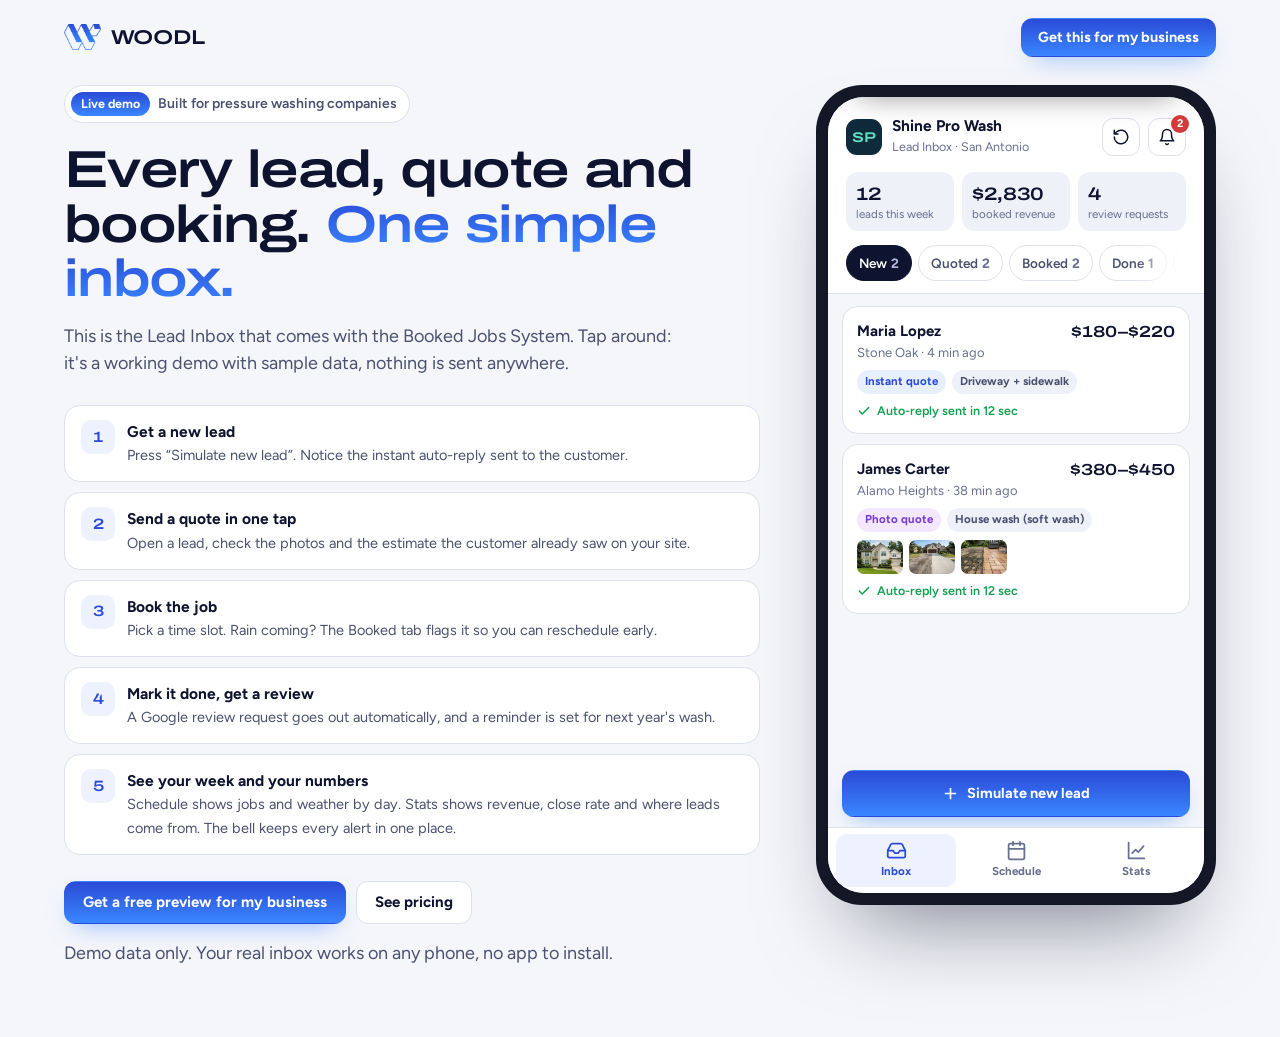
==== demo/index.html @ 83345784 "Add files via upload" ====
<!doctype html>
<html lang="en">
<head>
<meta charset="utf-8">
<meta name="viewport" content="width=device-width, initial-scale=1, viewport-fit=cover">
<title>Lead Inbox demo | Woodl</title>
<meta name="description" content="Try the Lead Inbox: the simple system that keeps every quote request, booking and review request for a pressure washing business in one place.">
<meta name="robots" content="noindex">
<link rel="icon" type="image/png" href="../favicon.png">
<link rel="preload" href="../archivo-600-wide.woff2" as="font" type="font/woff2" crossorigin>
<link rel="preload" href="../figtree.woff2" as="font" type="font/woff2" crossorigin>
<meta property="og:title" content="Lead Inbox demo | Woodl">
<meta property="og:description" content="Every quote request, booking and review request in one place. Try the demo.">
<meta property="og:image" content="https://woodl-site.com/og.png">
<style>
  /* Layout: explainer column + phone app on desktop; the app goes full-screen on phones. Brand blue on light. */
  @font-face{font-family:"Archivo";src:url(../archivo-600-wide.woff2) format("woff2");font-weight:100 900;font-display:swap;}
  @font-face{font-family:"Figtree";src:url(../figtree.woff2) format("woff2");font-weight:300 900;font-display:swap;}
  :root{
    --bg:#F5F6FA; --surface:#fff; --surface-2:#EEF1F8; --tint:#EEF2FF; --line:#DDE1EC;
    --text:#0E1430; --text-2:#4A5270; --text-3:#677090;
    --blue:#2A4BD7; --blue-hi:#3A86FF; --grad:linear-gradient(180deg,#2A4BD7 0%,#3A86FF 100%);
    --green:#12A150; --amber:#C27C0E; --red:#D63B3B;
    --display:"Archivo","Helvetica Neue",Arial,sans-serif; --body:"Figtree",system-ui,sans-serif;
    --ease:cubic-bezier(.22,.61,.36,1);
  }
  *{box-sizing:border-box;}
  html{-webkit-text-size-adjust:100%;}
  body{margin:0;background:var(--bg);color:var(--text);font-family:var(--body);font-size:16px;line-height:1.5;-webkit-font-smoothing:antialiased;}
  button,input,select{font:inherit;color:inherit;}
  button{cursor:pointer;}
  a{color:inherit;}
  :focus-visible{outline:2px solid var(--blue-hi);outline-offset:2px;}
  h1,h2,h3{font-family:var(--display);font-weight:600;letter-spacing:-.03em;line-height:1.05;margin:0;}
  @media (prefers-reduced-motion: reduce){*,*::before,*::after{animation:none !important;transition:none !important;}}

  /* page */
  .top{display:flex;align-items:center;justify-content:space-between;max-width:1200px;margin:0 auto;padding:18px 24px;}
  .logo{display:flex;align-items:center;gap:10px;text-decoration:none;font-family:var(--display);font-size:20px;letter-spacing:-.02em;}
  .logo img{height:26px;width:auto;}
  .top .btn{padding:11px 16px;font-size:14.5px;}
  .btn{display:inline-flex;align-items:center;justify-content:center;gap:8px;border:1.5px solid transparent;border-radius:12px;padding:13px 18px;font-weight:700;font-size:15px;line-height:1;text-decoration:none;white-space:nowrap;transition:transform .35s var(--ease),box-shadow .35s var(--ease),background-color .35s var(--ease),border-color .35s var(--ease),color .35s var(--ease);}
  .btn-main{background:var(--grad);color:#fff;box-shadow:0 10px 26px -12px rgba(58,134,255,.7);}
  .btn-main:hover{transform:translateY(-2px);box-shadow:0 16px 30px -12px rgba(58,134,255,.9);}
  .btn-line{border-color:var(--line);background:#fff;}
  .btn-line:hover{border-color:var(--blue);color:var(--blue);}
  .btn svg{width:17px;height:17px;}
  .top .btn .sm{display:none;}
  .stage > *{min-width:0;}

  .stage{max-width:1200px;margin:0 auto;padding:10px 24px 70px;display:grid;grid-template-columns:1fr 400px;gap:56px;align-items:start;}
  .intro .pill{display:inline-flex;gap:8px;align-items:center;background:#fff;border:1px solid var(--line);border-radius:999px;padding:6px 12px 6px 6px;font-size:14px;font-weight:600;color:var(--text-2);}
  .intro .pill b{background:var(--grad);color:#fff;border-radius:999px;padding:3px 10px;font-size:12.5px;}
  .intro h1{font-size:clamp(34px,4.2vw,52px);margin-top:20px;}
  .intro h1 em{font-style:normal;background:var(--grad);-webkit-background-clip:text;background-clip:text;color:transparent;}
  .intro > p{color:var(--text-2);font-size:18px;max-width:34em;margin:16px 0 0;}
  .tour{list-style:none;padding:0;margin:28px 0 0;display:grid;gap:10px;counter-reset:t;}
  .tour li{counter-increment:t;display:grid;grid-template-columns:34px 1fr;gap:12px;align-items:start;background:#fff;border:1px solid var(--line);border-radius:16px;padding:14px 16px;}
  .tour li::before{content:counter(t);width:34px;height:34px;border-radius:10px;background:var(--tint);color:var(--blue);display:flex;align-items:center;justify-content:center;font-family:var(--display);font-size:15px;}
  .tour b{display:block;font-size:15.5px;}
  .tour span{font-size:14.5px;color:var(--text-2);}
  .intro-cta{display:flex;gap:10px;flex-wrap:wrap;margin-top:26px;}
  .note{font-size:13.5px;color:var(--text-3);margin-top:14px;}

  /* phone */
  .phone{position:sticky;top:16px;width:400px;height:min(820px,calc(100vh - 32px));min-height:600px;border-radius:46px;background:#141826;padding:12px;box-shadow:0 50px 90px -40px rgba(14,20,48,.55);}
  .screen{position:relative;width:100%;height:100%;border-radius:36px;overflow:hidden;background:var(--bg);display:flex;flex-direction:column;}

  /* app */
  .app-h{padding:20px 18px 12px;background:#fff;border-bottom:1px solid var(--line);}
  .app-h .row{display:flex;justify-content:space-between;align-items:center;gap:10px;}
  .biz{display:flex;align-items:center;gap:10px;}
  .biz i{width:36px;height:36px;border-radius:11px;background:#0F2A3A;color:#5FE0C3;display:flex;align-items:center;justify-content:center;font-family:var(--display);font-style:normal;font-size:14px;}
  .biz b{display:block;font-size:15.5px;line-height:1.15;}
  .biz small{font-size:12.5px;color:var(--text-3);}
  .icon-btn{width:38px;height:38px;border-radius:11px;border:1px solid var(--line);background:#fff;display:flex;align-items:center;justify-content:center;position:relative;transition:border-color .3s var(--ease);}
  .icon-btn:hover{border-color:var(--blue);}
  .icon-btn svg{width:18px;height:18px;}
  .icon-btn .dot{position:absolute;top:-4px;right:-4px;min-width:18px;height:18px;border-radius:9px;background:var(--red);color:#fff;font-size:11px;font-weight:700;display:none;align-items:center;justify-content:center;padding:0 4px;}
  .icon-btn .dot.on{display:flex;}
  .kpis{display:grid;grid-template-columns:repeat(3,1fr);gap:8px;margin-top:14px;}
  .kpi{background:var(--surface-2);border-radius:12px;padding:9px 10px;}
  .kpi b{display:block;font-family:var(--display);font-size:18px;letter-spacing:-.02em;}
  .kpi span{font-size:11.5px;color:var(--text-3);line-height:1.2;display:block;}
  .tabs{display:flex;gap:6px;margin-top:14px;overflow-x:auto;scrollbar-width:none;}
  .tabs::-webkit-scrollbar{display:none;}
  .tab{flex:none;border:1px solid var(--line);background:#fff;border-radius:999px;padding:7px 12px;font-size:13.5px;font-weight:600;color:var(--text-2);transition:all .3s var(--ease);}
  .tab b{font-weight:700;margin-left:4px;color:var(--text-3);}
  .tab.on{background:var(--text);border-color:var(--text);color:#fff;}
  .tab.on b{color:#AEB8D8;}

  .list{flex:1;min-height:0;overscroll-behavior:contain;-webkit-overflow-scrolling:touch;overflow-y:auto;padding:12px 14px 90px;display:grid;gap:10px;align-content:start;scrollbar-width:none;}
  .list::-webkit-scrollbar{display:none;}
  .card{background:#fff;border:1px solid var(--line);border-radius:16px;padding:13px 14px;text-align:left;width:100%;display:grid;gap:8px;transition:border-color .3s var(--ease),box-shadow .3s var(--ease),transform .3s var(--ease);}
  .card:hover{border-color:#C9D3F5;box-shadow:0 14px 28px -22px rgba(42,75,215,.6);}
  .card.fresh{animation:fresh 1.6s var(--ease);}
  @keyframes fresh{0%{transform:translateY(-14px);opacity:0;box-shadow:0 0 0 3px rgba(58,134,255,.6);}40%{transform:none;opacity:1;}100%{box-shadow:0 0 0 0 rgba(58,134,255,0);}}
  .c-top{display:flex;justify-content:space-between;gap:8px;align-items:flex-start;}
  .c-name{font-weight:700;font-size:15px;}
  .c-sub{font-size:13px;color:var(--text-3);}
  .c-price{font-family:var(--display);font-size:16px;white-space:nowrap;}
  .tags{display:flex;gap:6px;flex-wrap:wrap;}
  .tag{font-size:11.5px;font-weight:700;padding:3px 8px;border-radius:999px;background:var(--surface-2);color:var(--text-2);}
  .tag.src-quote{background:#E8F0FF;color:var(--blue);}
  .tag.src-photo{background:#F3E8FF;color:#7A3BD0;}
  .tag.src-book{background:#E5F6EC;color:var(--green);}
  .tag.src-call{background:#FFF3DF;color:var(--amber);}
  .tag.warn{background:#FDECEC;color:var(--red);}
  .thumbs{display:flex;gap:6px;}
  .thumbs img{width:46px;height:34px;border-radius:7px;object-fit:cover;display:block;background:#C9D1DA;}
  .sheet .thumbs img{width:76px;height:56px;border-radius:9px;}
  .reply{display:flex;align-items:center;gap:6px;font-size:12.5px;color:var(--green);font-weight:600;}
  .reply svg{width:14px;height:14px;}
  .empty{text-align:center;color:var(--text-3);font-size:14px;padding:40px 10px;}
  .day{font-size:12px;font-weight:700;color:var(--text-3);text-transform:uppercase;letter-spacing:.08em;margin:6px 2px 0;display:flex;align-items:center;gap:8px;}
  .day .wx{font-weight:600;text-transform:none;letter-spacing:0;font-size:12.5px;}

  .fab{position:absolute;left:14px;right:14px;bottom:14px;display:flex;gap:8px;}
  .fab .btn{flex:1;padding:14px;font-size:14.5px;}

  /* views + bottom nav */
  .view{flex:1;min-height:0;overflow-y:auto;overscroll-behavior:contain;scrollbar-width:none;padding:12px 14px 24px;display:none;}
  .view::-webkit-scrollbar{display:none;}
  .view.on{display:block;}
  #list.view.on{display:grid;padding-bottom:80px;}
  .bnav{display:grid;grid-template-columns:repeat(3,1fr);background:#fff;border-top:1px solid var(--line);padding:6px 8px calc(6px + env(safe-area-inset-bottom));flex:none;position:relative;z-index:2;}
  .bnav button{border:0;background:none;display:grid;justify-items:center;gap:2px;padding:6px 0;font-size:11.5px;font-weight:700;color:var(--text-3);border-radius:10px;transition:color .3s var(--ease),background-color .3s var(--ease);}
  .bnav button svg{width:21px;height:21px;}
  .bnav button.on{color:var(--blue);background:var(--tint);}
  .bnav button:hover{color:var(--blue);}
  .fab{bottom:76px !important;}
  .screen:not(.inbox) .fab{display:none;}
  .screen:not(.inbox) .tabs{display:none;}
  .tabs{cursor:grab;-webkit-mask:linear-gradient(90deg,#000 85%,transparent);mask:linear-gradient(90deg,#000 85%,transparent);}
  .tabs.end{-webkit-mask:none;mask:none;}
  .tabs.drag{cursor:grabbing;}
  /* stats */
  .seg{display:inline-flex;background:var(--surface-2);border-radius:10px;padding:3px;gap:2px;margin-bottom:10px;}
  .seg button{border:0;background:none;padding:6px 12px;border-radius:8px;font-size:12.5px;font-weight:700;color:var(--text-3);transition:all .3s var(--ease);}
  .seg button.on{background:#fff;color:var(--text);box-shadow:0 2px 6px -2px rgba(14,20,48,.2);}
  .sgrid{display:grid;grid-template-columns:1fr 1fr;gap:8px;}
  .scard{background:#fff;border:1px solid var(--line);border-radius:16px;padding:12px 13px;}
  .scard.full{grid-column:1 / -1;}
  .scard small{display:block;font-size:12px;color:var(--text-3);font-weight:600;}
  .scard b.big{display:block;font-family:var(--display);font-size:22px;letter-spacing:-.02em;margin-top:2px;}
  .delta{font-size:11.5px;font-weight:700;color:var(--green);}
  .delta.dn{color:var(--red);}
  .sh{display:flex;justify-content:space-between;align-items:baseline;margin-bottom:10px;}
  .sh b{font-size:14px;}
  .sh span{font-size:12px;color:var(--text-3);}
  .bars{display:grid;grid-template-columns:repeat(7,1fr);gap:6px;height:120px;}
  .bars div{display:flex;flex-direction:column;justify-content:flex-end;align-items:center;gap:4px;height:100%;}
  .bars em{font-style:normal;font-size:10px;font-weight:700;color:var(--text-2);}
  .bars i{width:100%;border-radius:6px 6px 3px 3px;background:var(--grad);display:block;transform-origin:bottom;animation:grow .7s var(--ease) both;}
  .bars i.lo{background:#C9D6FB;}
  .bars span{font-size:10.5px;color:var(--text-3);font-weight:600;}
  @keyframes grow{from{transform:scaleY(0)}}
  .hb{display:grid;gap:9px;}
  .hb .r{display:grid;grid-template-columns:96px 1fr 38px;gap:8px;align-items:center;font-size:12.5px;}
  .hb .r span:first-child{color:var(--text-2);font-weight:600;}
  .hb .t{height:9px;border-radius:5px;background:var(--surface-2);overflow:hidden;}
  .hb .t i{display:block;height:100%;border-radius:5px;background:var(--blue-hi);animation:wgrow .8s var(--ease) both;transform-origin:left;}
  @keyframes wgrow{from{transform:scaleX(0)}}
  .hb .r b{text-align:right;font-size:12.5px;}
  .stars{color:#F5A524;letter-spacing:1px;font-size:13px;}
  /* schedule */
  .wk{display:grid;grid-template-columns:repeat(7,1fr);gap:4px;margin-bottom:12px;}
  .wk button{border:1px solid var(--line);background:#fff;border-radius:12px;padding:7px 0;display:grid;justify-items:center;gap:1px;font-size:11px;color:var(--text-3);font-weight:600;transition:all .3s var(--ease);position:relative;}
  .wk button b{font-size:15px;color:var(--text);font-family:var(--display);}
  .wk button.on{background:var(--text);border-color:var(--text);color:#AEB8D8;}
  .wk button.on b{color:#fff;}
  .wk button .jd{position:absolute;bottom:3px;width:5px;height:5px;border-radius:50%;background:var(--blue-hi);}
  .wk button.rain .jd{background:var(--red);}
  .wx-bar{display:flex;justify-content:space-between;align-items:center;background:#fff;border:1px solid var(--line);border-radius:14px;padding:10px 12px;margin-bottom:10px;font-size:13px;}
  .wx-bar b{font-size:14px;}
  .job{display:grid;grid-template-columns:54px 1fr;gap:10px;background:#fff;border:1px solid var(--line);border-radius:14px;padding:11px 12px;margin-bottom:8px;text-align:left;width:100%;transition:border-color .3s var(--ease);}
  .job:hover{border-color:#C9D3F5;}
  .job time{font-size:12px;font-weight:700;color:var(--blue);line-height:1.25;}
  .job b{display:block;font-size:14px;}
  .job span{font-size:12.5px;color:var(--text-3);}
  /* notifications */
  .np{position:absolute;z-index:6;top:62px;right:12px;left:12px;background:#fff;border:1px solid var(--line);border-radius:18px;box-shadow:0 30px 60px -24px rgba(14,20,48,.45);max-height:70%;display:flex;flex-direction:column;opacity:0;visibility:hidden;transform:translateY(-8px) scale(.98);transform-origin:top right;transition:opacity .25s var(--ease),transform .25s var(--ease),visibility .25s;}
  .np.open{opacity:1;visibility:visible;transform:none;}
  .np-h{display:flex;justify-content:space-between;align-items:center;padding:12px 14px;border-bottom:1px solid var(--line);}
  .np-h b{font-size:15px;}
  .np-h button{border:0;background:none;color:var(--blue);font-weight:700;font-size:12.5px;}
  .np-l{overflow-y:auto;padding:6px;scrollbar-width:none;}
  .ni{display:grid;grid-template-columns:32px 1fr auto;gap:10px;align-items:start;padding:10px;border-radius:12px;width:100%;border:0;background:none;text-align:left;transition:background-color .3s var(--ease);}
  .ni:hover{background:var(--surface-2);}
  .ni.unread{background:var(--tint);}
  .ni i{width:32px;height:32px;border-radius:9px;display:flex;align-items:center;justify-content:center;font-style:normal;font-size:15px;background:var(--surface-2);}
  .ni b{display:block;font-size:13.5px;line-height:1.3;}
  .ni span{font-size:12.5px;color:var(--text-2);line-height:1.35;display:block;}
  .ni small{font-size:11px;color:var(--text-3);white-space:nowrap;}

  /* sheet */
  .sheet-bg{position:absolute;z-index:3;inset:0;background:rgba(14,20,48,.38);opacity:0;visibility:hidden;transition:opacity .3s var(--ease),visibility .3s;}
  .sheet{position:absolute;z-index:4;left:0;right:0;bottom:0;max-height:88%;overflow-y:auto;overscroll-behavior:contain;background:#fff;border-radius:24px 24px 0 0;padding:10px 18px 22px;transform:translateY(100%);transition:transform .45s var(--ease);}
  .open .sheet-bg{opacity:1;visibility:visible;}
  .open .sheet{transform:none;}
  .sh-x{position:absolute;top:12px;right:12px;width:34px;height:34px;border-radius:10px;border:1px solid var(--line);background:#fff;display:flex;align-items:center;justify-content:center;transition:border-color .3s var(--ease);}
  .sh-x:hover{border-color:var(--blue);}
  .sheet .c-top{padding-right:44px;}
  .grab{width:44px;height:5px;border-radius:3px;background:var(--line);margin:0 auto 12px;}
  .sheet h3{font-size:22px;}
  .kv{display:grid;grid-template-columns:96px 1fr;gap:6px 10px;margin-top:14px;font-size:14px;}
  .kv dt{color:var(--text-3);}
  .kv dd{margin:0;font-weight:600;}
  .msg{margin-top:14px;background:var(--surface-2);border-radius:14px;padding:12px 14px;font-size:13.5px;color:var(--text-2);}
  .msg b{display:block;color:var(--text);font-size:12.5px;margin-bottom:4px;}
  .acts{display:grid;grid-template-columns:1fr 1fr;gap:8px;margin-top:16px;}
  .acts .btn{padding:13px 10px;font-size:14px;}
  .acts .wide{grid-column:1 / -1;}
  .slots{display:flex;gap:6px;flex-wrap:wrap;margin-top:10px;}
  .slot{border:1.5px solid var(--line);background:#fff;border-radius:10px;padding:8px 10px;font-size:13px;font-weight:600;transition:all .3s var(--ease);}
  .slot.on{border-color:var(--blue);background:var(--tint);color:var(--blue);}
  .flow{display:flex;gap:4px;margin-top:14px;}
  .flow i{flex:1;height:5px;border-radius:3px;background:var(--line);transition:background .4s var(--ease);}
  .flow i.on{background:var(--blue-hi);}
  .flow-l{display:flex;justify-content:space-between;font-size:11px;color:var(--text-3);margin-top:5px;}

  /* toast + notification */
  .toast{position:absolute;left:14px;right:14px;top:14px;z-index:5;background:var(--text);color:#fff;border-radius:14px;padding:12px 14px;font-size:13.5px;display:flex;gap:10px;align-items:center;transform:translateY(-140%);transition:transform .45s var(--ease);box-shadow:0 18px 30px -16px rgba(0,0,0,.6);}
  .toast.show{transform:none;}
  .toast i{width:28px;height:28px;border-radius:8px;background:var(--grad);display:flex;align-items:center;justify-content:center;flex:none;}
  .toast i svg{width:15px;height:15px;color:#fff;}
  .toast b{display:block;font-size:13px;}

  .banner{margin:4px 0 0;background:var(--grad);color:#fff;border-radius:16px;padding:14px;display:grid;gap:8px;}
  .banner b{font-size:15px;}
  .banner span{font-size:13px;opacity:.9;}
  .banner a{justify-self:start;background:#fff;color:var(--blue);border-radius:10px;padding:9px 12px;font-weight:700;font-size:13.5px;text-decoration:none;}

  @media (max-width:980px){
    .stage{grid-template-columns:1fr;gap:28px;}
    .phone{position:relative;top:0;margin:0 auto;}
  }
  @media (max-width:520px){
    .top{padding:14px 16px;}
    .top .btn .lg{display:none;}
    .top .btn .sm{display:inline;}
    .stage{padding:4px 0 0;gap:18px;}
    .intro{padding:0 16px;}
    .intro h1{font-size:28px;margin-top:14px;}
    .intro > p{font-size:15.5px;margin-top:10px;}
    .tour{display:none;}
    .intro-cta{display:none;}
    .note{display:none;}
    .phone{width:100%;height:100dvh;min-height:560px;position:sticky;top:0;border-radius:0;padding:0;background:none;box-shadow:none;}
    .screen{border-radius:22px 22px 0 0;border-top:1px solid var(--line);}
  }
</style>
</head>
<body>
<svg width="0" height="0" style="position:absolute" aria-hidden="true">
  <symbol id="i-bell" viewBox="0 0 24 24"><path fill="none" stroke="currentColor" stroke-width="2" stroke-linecap="round" stroke-linejoin="round" d="M6 8a6 6 0 1 1 12 0c0 7 3 9 3 9H3s3-2 3-9M10.3 21a1.9 1.9 0 0 0 3.4 0"/></symbol>
  <symbol id="i-reset" viewBox="0 0 24 24"><path fill="none" stroke="currentColor" stroke-width="2" stroke-linecap="round" stroke-linejoin="round" d="M3 12a9 9 0 1 0 3-6.7L3 8M3 3v5h5"/></symbol>
  <symbol id="i-check" viewBox="0 0 24 24"><path fill="none" stroke="currentColor" stroke-width="2.6" stroke-linecap="round" stroke-linejoin="round" d="M20 6 9 17l-5-5"/></symbol>
  <symbol id="i-phone" viewBox="0 0 24 24"><path fill="none" stroke="currentColor" stroke-width="2" stroke-linecap="round" stroke-linejoin="round" d="M22 16.9v3a2 2 0 0 1-2.2 2 19.8 19.8 0 0 1-8.6-3.1 19.5 19.5 0 0 1-6-6A19.8 19.8 0 0 1 2.1 4.2 2 2 0 0 1 4.1 2h3a2 2 0 0 1 2 1.7c.1.9.4 1.8.7 2.7a2 2 0 0 1-.5 2.1L8 9.8a16 16 0 0 0 6 6l1.3-1.3a2 2 0 0 1 2.1-.4c.9.3 1.8.6 2.7.7a2 2 0 0 1 1.7 2z"/></symbol>
  <symbol id="i-msg" viewBox="0 0 24 24"><path fill="none" stroke="currentColor" stroke-width="2" stroke-linecap="round" stroke-linejoin="round" d="M21 11.5a8.4 8.4 0 0 1-12.4 7.4L3 21l2-5.5A8.4 8.4 0 1 1 21 11.5z"/></symbol>
  <symbol id="i-plus" viewBox="0 0 24 24"><path fill="none" stroke="currentColor" stroke-width="2.4" stroke-linecap="round" d="M12 5v14M5 12h14"/></symbol>
  <symbol id="i-star" viewBox="0 0 24 24"><path fill="currentColor" d="M12 2.5l2.9 6.2 6.6.7-5 4.5 1.4 6.6L12 17.2l-5.9 3.3 1.4-6.6-5-4.5 6.6-.7z"/></symbol>
</svg>

<header class="top">
  <a class="logo" href="../"><img src="../logo.png" alt="" width="227" height="160">WOODL</a>
  <a class="btn btn-main" href="../?ref=demo#contact"><span class="lg">Get this for my business</span><span class="sm">Get yours</span></a>
</header>

<main class="stage">
  <section class="intro">
    <span class="pill"><b>Live demo</b>Built for pressure washing companies</span>
    <h1>Every lead, quote and booking. <em>One simple inbox.</em></h1>
    <p>This is the Lead Inbox that comes with the Booked Jobs System. Tap around: it's a working demo with sample data, nothing is sent anywhere.</p>
    <ol class="tour">
      <li><div><b>Get a new lead</b><span>Press “Simulate new lead”. Notice the instant auto-reply sent to the customer.</span></div></li>
      <li><div><b>Send a quote in one tap</b><span>Open a lead, check the photos and the estimate the customer already saw on your site.</span></div></li>
      <li><div><b>Book the job</b><span>Pick a time slot. Rain coming? The Booked tab flags it so you can reschedule early.</span></div></li>
      <li><div><b>Mark it done, get a review</b><span>A Google review request goes out automatically, and a reminder is set for next year's wash.</span></div></li>
      <li><div><b>See your week and your numbers</b><span>Schedule shows jobs and weather by day. Stats shows revenue, close rate and where leads come from. The bell keeps every alert in one place.</span></div></li>
    </ol>
    <div class="intro-cta">
      <a class="btn btn-main" href="../?ref=demo#contact">Get a free preview for my business</a>
      <a class="btn btn-line" href="../#pricing">See pricing</a>
    </div>
    <p class="note">Demo data only. Your real inbox works on any phone, no app to install.</p>
  </section>

  <div class="phone">
    <div class="screen inbox" id="screen">
      <div class="toast" id="toast" role="status"><i><svg><use href="#i-check"/></svg></i><div id="toastTxt"></div></div>
      <div class="app-h">
        <div class="row">
          <div class="biz"><i>SP</i><div><b>Shine Pro Wash</b><small>Lead Inbox · San Antonio</small></div></div>
          <div style="display:flex;gap:8px">
            <button class="icon-btn" id="resetBtn" aria-label="Reset demo" title="Reset demo"><svg><use href="#i-reset"/></svg></button>
            <button class="icon-btn" id="bellBtn" aria-label="Notifications"><svg><use href="#i-bell"/></svg><span class="dot" id="dot">0</span></button>
          </div>
        </div>
        <div class="kpis">
          <div class="kpi"><b id="kLeads">0</b><span>leads this week</span></div>
          <div class="kpi"><b id="kBooked">$0</b><span>booked revenue</span></div>
          <div class="kpi"><b id="kReviews">0</b><span>review requests</span></div>
        </div>
        <div class="tabs" role="tablist" id="tabs"></div>
      </div>
      <div class="list view on" id="list"></div>
      <div class="view" id="vSched"></div>
      <div class="view" id="vStats"></div>
      <nav class="bnav" id="bnav">
        <button class="on" data-view="list"><svg viewBox="0 0 24 24" fill="none" stroke="currentColor" stroke-width="2" stroke-linecap="round" stroke-linejoin="round"><path d="M22 12h-6l-2 3h-4l-2-3H2"/><path d="M5.5 5.1 2 12v6a2 2 0 0 0 2 2h16a2 2 0 0 0 2-2v-6l-3.5-6.9A2 2 0 0 0 16.8 4H7.2a2 2 0 0 0-1.7 1.1z"/></svg>Inbox</button>
        <button data-view="vSched"><svg viewBox="0 0 24 24" fill="none" stroke="currentColor" stroke-width="2" stroke-linecap="round" stroke-linejoin="round"><rect x="3" y="4" width="18" height="18" rx="2"/><path d="M16 2v4M8 2v4M3 10h18"/></svg>Schedule</button>
        <button data-view="vStats"><svg viewBox="0 0 24 24" fill="none" stroke="currentColor" stroke-width="2" stroke-linecap="round" stroke-linejoin="round"><path d="M3 3v18h18"/><path d="M7 15l4-4 3 3 6-7"/></svg>Stats</button>
      </nav>
      <div class="np" id="np" role="dialog" aria-label="Notifications"><div class="np-h"><b>Notifications</b><button id="npAll">Mark all read</button></div><div class="np-l" id="npL"></div></div>
      <div class="fab"><button class="btn btn-main" id="simBtn"><svg><use href="#i-plus"/></svg>Simulate new lead</button></div>
      <div class="sheet-bg" id="sheetBg"></div>
      <div class="sheet" id="sheet" role="dialog" aria-modal="true" aria-labelledby="shTitle"></div>
    </div>
  </div>
</main>

<script>
(function(){
  const $ = (s, r=document) => r.querySelector(s), $$ = (s, r=document) => [...r.querySelectorAll(s)];
  const esc = s => String(s).replace(/[&<>"]/g, c => ({'&':'&amp;','<':'&lt;','>':'&gt;','"':'&quot;'}[c]));
  const SRC = {quote:['Instant quote','src-quote'], photo:['Photo quote','src-photo'], book:['Online booking','src-book'], call:['Missed call','src-call']};
  const PH = ['house','driveway','patio','roof','brick','pool'];
  const pics = (l,n) => { const k = /house/i.test(l.service)?'house':/patio|paver/i.test(l.service)?'patio':/roof/i.test(l.service)?'roof':/drive/i.test(l.service)?'driveway':'brick'; const list = [k, ...PH.filter(x => x !== k)]; return Array.from({length:Math.min(l.photos,n)},(_,i)=>`<img src="../work/img/${list[i]}-sm.webp" alt="Customer photo" loading="lazy">`).join(''); };
  const STAGES = [['new','New'],['quoted','Quoted'],['booked','Booked'],['done','Done'],['reminders','Reminders']];

  const seed = () => ([
    {id:1, name:'Maria Lopez', area:'Stone Oak', service:'Driveway + sidewalk', size:'2-car driveway', src:'quote', est:[180,220], stage:'new', ago:'4 min ago', photos:0},
    {id:2, name:'James Carter', area:'Alamo Heights', service:'House wash (soft wash)', size:'2,400 sq ft, 2 stories', src:'photo', est:[380,450], stage:'new', ago:'38 min ago', photos:3},
    {id:3, name:'Linda Nguyen', area:'Helotes', service:'Paver patio + sealing', size:'~600 sq ft', src:'photo', est:[420,520], stage:'quoted', ago:'Yesterday', photos:2, quote:470},
    {id:4, name:'Robert Kim', area:'Leon Valley', service:'Roof soft wash', size:'Single story', src:'quote', est:[450,600], stage:'quoted', ago:'Yesterday', quote:520},
    {id:5, name:'Patricia Brown', area:'Stone Oak', service:'House wash + driveway', size:'2,000 sq ft', src:'book', est:[390,460], stage:'booked', when:'Thu · 8–10 AM', day:'Thu', rain:false, quote:430},
    {id:6, name:'Daniel Wilson', area:'Shavano Park', service:'Fence + deck', size:'120 ft fence', src:'call', est:[260,320], stage:'booked', when:'Fri · 1–3 PM', day:'Fri', rain:true, quote:300},
    {id:7, name:'Susan Miller', area:'Converse', service:'Driveway cleaning', size:'3-car driveway', src:'quote', est:[220,260], stage:'done', when:'Mon', quote:240, reviewSent:true},
  ]);
  const remindersSeed = () => ([
    {name:'Karen Davis', area:'Alamo Heights', service:'Annual house wash', last:'Oct 2025', sent:false},
    {name:'Mark Thompson', area:'Stone Oak', service:'Driveway + roof', last:'Nov 2025', sent:false},
  ]);
  const NEW_POOL = [
    {name:'Emily Garcia', area:'Schertz', service:'Driveway + patio', size:'2-car + patio', src:'quote', est:[240,290], photos:0},
    {name:'Chris Martinez', area:'Boerne', service:'House wash', size:'3,100 sq ft, 2 stories', src:'photo', est:[420,520], photos:4},
    {name:'Ashley Johnson', area:'Cibolo', service:'Gutter brightening', size:'Single story', src:'book', est:[150,190], photos:0},
    {name:'Brian Lee', area:'Alamo Heights', service:'Commercial sidewalk', size:'Storefront, 80 ft', src:'call', est:[200,260], photos:0},
  ];

  const notesSeed = () => ([
    {ic:'🌧', t:'Rain alert for Friday', txt:'70% rain. Daniel Wilson’s fence wash may need a new time.', time:'1h', read:false, lead:6},
    {ic:'⭐', t:'New 5-star review', txt:'Susan Miller: “Driveway looks brand new. Fast and friendly.”', time:'3h', read:false},
    {ic:'💬', t:'Quote viewed', txt:'Linda Nguyen opened your $470 patio quote.', time:'5h', read:true, lead:3},
    {ic:'📅', t:'Job confirmed', txt:'Patricia Brown confirmed Thu 8–10 AM.', time:'Yesterday', read:true, lead:5},
  ]);
  let leads, reminders, notes, view = 'list', tab = 'new', poolIdx = 0, reviews = 1, nextId = 100, period = 'week', selDay = 'Thu';
  const unreadN = () => notes.filter(n => !n.read).length;
  const reset = () => { leads = seed(); reminders = remindersSeed(); notes = notesSeed(); tab = 'new'; poolIdx = 0; reviews = 1; setView('list'); render(); };
  const note = (ic, t, txt, lead) => { notes.unshift({ic, t, txt, time:'now', read:false, lead}); };

  /* toast */
  let tTimer;
  const toast = (title, txt) => { $('#toastTxt').innerHTML = `<b>${esc(title)}</b>${esc(txt||'')}`; $('#toast').classList.add('show'); clearTimeout(tTimer); tTimer = setTimeout(() => $('#toast').classList.remove('show'), 2800); };

  /* render */
  const money = n => '$' + n.toLocaleString('en-US');
  const range = e => `${money(e[0])}–${money(e[1])}`;
  function render(freshId){
    const count = s => s === 'reminders' ? reminders.filter(r => !r.sent).length : leads.filter(l => l.stage === s).length;
    $('#tabs').innerHTML = STAGES.map(([k,l]) => `<button class="tab ${tab===k?'on':''}" role="tab" aria-selected="${tab===k}" data-tab="${k}">${l}<b>${count(k)}</b></button>`).join('');
    $('#kLeads').textContent = leads.length + 5;
    $('#kBooked').textContent = money(leads.filter(l => l.stage==='booked' || l.stage==='done').reduce((a,l) => a + (l.quote||l.est[1]), 0) + 1860);
    $('#kReviews').textContent = reviews + 3;
    const dot = $('#dot'); dot.textContent = unreadN(); dot.classList.toggle('on', unreadN() > 0);
    renderNotes(); renderSched(); renderStats(); tabsFade();

    const L = $('#list');
    if(tab === 'reminders'){
      L.innerHTML = `<div class="msg" style="margin:0"><b>Repeat business on autopilot</b>Customers from last year get a friendly “time for your annual wash” message. One tap to send.</div>` +
        reminders.map((r,i) => `<div class="card"><div class="c-top"><div><div class="c-name">${esc(r.name)}</div><div class="c-sub">${esc(r.area)} · last job ${esc(r.last)}</div></div><span class="tag ${r.sent?'src-book':''}">${r.sent?'Sent':'Due now'}</span></div><div class="c-sub">${esc(r.service)}</div>${r.sent?'':`<button class="btn btn-line" data-remind="${i}" style="justify-self:start;padding:9px 12px;font-size:13.5px">Send reminder</button>`}</div>`).join('');
      return;
    }
    const items = leads.filter(l => l.stage === tab);
    if(!items.length){ L.innerHTML = `<div class="empty">Nothing here right now.</div>${tab==='new'?banner():''}`; return; }
    let html = '';
    if(tab === 'booked'){
      ['Thu','Fri'].forEach(d => {
        const dayItems = items.filter(l => l.day === d);
        if(!dayItems.length) return;
        const rain = dayItems.some(l => l.rain);
        html += `<div class="day">${d==='Thu'?'Thursday':'Friday'} <span class="wx">${rain?'🌧 70% rain':'☀️ Clear'}</span></div>` + dayItems.map(card).join('');
      });
      const other = items.filter(l => !['Thu','Fri'].includes(l.day));
      if(other.length) html += `<div class="day">Next week <span class="wx">☀️ Clear</span></div>` + other.map(card).join('');
    } else html = items.map(card).join('');
    if(tab === 'done') html += banner();
    L.innerHTML = html;
    if(freshId){ const el = L.querySelector(`[data-id="${freshId}"]`); if(el) el.classList.add('fresh'); }
  }
  function card(l){
    const [srcLabel, srcCls] = SRC[l.src];
    const priceTxt = l.quote ? money(l.quote) : range(l.est);
    return `<button class="card" data-id="${l.id}">
      <div class="c-top"><div><div class="c-name">${esc(l.name)}</div><div class="c-sub">${esc(l.area)} · ${esc((l.stage==='booked'||l.stage==='done') ? (l.when||l.ago||'') : (l.ago||l.when||''))}</div></div><div class="c-price">${priceTxt}</div></div>
      <div class="tags"><span class="tag ${srcCls}">${srcLabel}</span><span class="tag">${esc(l.service)}</span>${l.rain?'<span class="tag warn">Rain risk</span>':''}${l.stage==='done'&&l.reviewSent?'<span class="tag src-book">★ Review requested</span>':''}</div>
      ${l.photos?`<div class="thumbs">${pics(l,4)}</div>`:''}
      ${l.stage==='new'?`<div class="reply"><svg><use href="#i-check"/></svg>Auto-reply sent in 12 sec</div>`:''}
    </button>`;
  }
  const banner = () => `<div class="banner"><b>Want this for your business?</b><span>Your Lead Inbox comes with the Booked Jobs System. See your website preview first, free.</span><a href="../?ref=demo#contact" target="_top">Get a free preview →</a></div>`;

  function tabsFade(){ const T = $('#tabs'); T.classList.toggle('end', T.scrollLeft + T.clientWidth >= T.scrollWidth - 4); }
  function setView(v){ view = v; $$('.view').forEach(x => x.classList.toggle('on', x.id === v)); $$('#bnav [data-view]').forEach(b => b.classList.toggle('on', b.dataset.view === v)); $('#screen').classList.toggle('inbox', v === 'list'); const el = $('#'+v); if(el) el.scrollTop = 0; }
  function renderNotes(){
    $('#npL').innerHTML = notes.length ? notes.map((n,i) => `<button class="ni ${n.read?'':'unread'}" data-n="${i}"><i>${n.ic}</i><div><b>${esc(n.t)}</b><span>${esc(n.txt)}</span></div><small>${esc(n.time)}</small></button>`).join('') : '<div class="empty">You’re all caught up.</div>';
  }
  const DAYS = [['Mon',27],['Tue',28],['Wed',29],['Thu',30],['Fri',31],['Sat',1],['Sun',2]];
  const WX = {Mon:['☀️','84°','Clear'],Tue:['⛅','81°','Partly cloudy'],Wed:['☀️','83°','Clear'],Thu:['☀️','85°','Clear'],Fri:['🌧','72°','70% rain'],Sat:['⛅','78°','Partly cloudy'],Sun:['☀️','80°','Clear']};
  const SLOT_T = {'8–10 AM':'8:00 AM','1–3 PM':'1:00 PM','10–12 AM':'10:00 AM'};
  function renderSched(){
    const booked = leads.filter(l => (l.stage === 'booked' || l.stage === 'done') && l.day);
    const jobs = d => booked.filter(l => l.day === d);
    const w = WX[selDay];
    const list = jobs(selDay);
    $('#vSched').innerHTML = `<div class="wk">${DAYS.map(([d,n]) => `<button data-day="${d}" class="${d===selDay?'on':''} ${WX[d][2].includes('rain')?'rain':''}">${d}<b>${n}</b>${jobs(d).length?'<span class="jd"></span>':''}</button>`).join('')}</div>
      <div class="wx-bar"><div><b>${w[0]} ${w[1]} · ${w[2]}</b><div class="c-sub">${WX[selDay][2].includes('rain')?'Customers get a one-tap reschedule offer.':'Good day for washing.'}</div></div><b>${list.length} job${list.length===1?'':'s'}</b></div>
      ${list.length ? list.map(l => { const t = (l.when||'').split('·')[1]?.trim() || ''; return `<button class="job" data-id="${l.id}"><time>${esc(SLOT_T[t]||t)}</time><div><b>${esc(l.name)}${l.rain?' <span class="tag warn">Rain risk</span>':''}${l.stage==='done'?' <span class="tag src-book">Done</span>':''}</b><span>${esc(l.service)} · ${esc(l.area)} · ${money(l.quote||l.est[1])}</span></div></button>`; }).join('') : `<div class="empty">No jobs on ${selDay}. Open slots are shown to customers on your website.</div>`}`;
  }
  function renderStats(){
    const k = period === 'week' ? 1 : 4.3;
    const done = leads.filter(l => l.stage === 'done' || l.stage === 'booked');
    const rev = Math.round((done.reduce((a,l) => a + (l.quote||l.est[1]), 0) + 1860) * k);
    const total = leads.length + 5, won = done.length + 3;
    const close = Math.round(won / total * 100);
    const bars = period === 'week' ? [[ 'M',420],['T',610],['W',380],['T',720],['F',300],['S',540],['S',0]] : [['W1',2140],['W2',2610],['W3',1980],['W4',2830],['W5',3120],['W6',2760],['W7',3400]];
    const mx = Math.max(...bars.map(b => b[1]));
    const src = Object.keys(SRC).map(key => [SRC[key][0], leads.filter(l => l.src === key).length + ({quote:3,photo:1,book:1,call:0}[key])]);
    const st = src.reduce((a,x) => a + x[1], 0);
    const fn = [['Leads', total],['Quoted', leads.filter(l => l.stage !== 'new').length + 4],['Booked', won],['Reviewed', reviews + 3]];
    $('#vStats').innerHTML = `<div class="seg"><button data-period="week" class="${period==='week'?'on':''}">This week</button><button data-period="month" class="${period==='month'?'on':''}">This month</button></div>
      <div class="sgrid">
        <div class="scard"><small>Booked revenue</small><b class="big">${money(rev)}</b><span class="delta">▲ 18% vs last ${period}</span></div>
        <div class="scard"><small>Close rate</small><b class="big">${close}%</b><span class="delta">▲ 6 pts</span></div>
        <div class="scard"><small>Avg. reply time</small><b class="big">12 sec</b><span class="delta">was 3 h 40 min</span></div>
        <div class="scard"><small>Google rating</small><b class="big">4.9 <span class="stars">★</span></b><span class="delta">+${reviews + 3} reviews</span></div>
        <div class="scard full"><div class="sh"><b>Revenue</b><span>${period==='week'?'Mon–Sun':'Last 7 weeks'}</span></div><div class="bars">${bars.map(([d,v]) => `<div>${v?`<em>${v>=1000?'$'+(v/1000).toFixed(1)+'k':'$'+v}</em>`:''}<i class="${v===mx?'':'lo'}" style="height:${Math.max(3, v/mx*70)}%" title="${money(v)}"></i><span>${d}</span></div>`).join('')}</div></div>
        <div class="scard full"><div class="sh"><b>Lead funnel</b><span>${period==='week'?'This week':'This month'}</span></div><div class="hb">${fn.map(([n,v]) => `<div class="r"><span>${n}</span><div class="t"><i style="width:${v/fn[0][1]*100}%"></i></div><b>${Math.round(v*k)}</b></div>`).join('')}</div></div>
        <div class="scard full"><div class="sh"><b>Where leads come from</b><span>${st} total</span></div><div class="hb">${src.map(([n,v]) => `<div class="r"><span>${n}</span><div class="t"><i style="width:${v/st*100}%"></i></div><b>${Math.round(v/st*100)}%</b></div>`).join('')}</div></div>
        <div class="scard full"><div class="sh"><b>Repeat customers</b><span>Reminders</span></div><div class="c-sub">${reminders.filter(r=>r.sent).length} of ${reminders.length} reminders sent this ${period}. Last year’s customers bring in about 30% of revenue.</div></div>
      </div>`;
  }

  /* sheet */
  let cur = null, slot = null;
  function openSheet(id){
    cur = leads.find(l => l.id === id); if(!cur) return; slot = null;
    const st = ['new','quoted','booked','done'].indexOf(cur.stage);
    const autoMsg = `Hi ${cur.name.split(' ')[0]}, thanks for reaching out to Shine Pro Wash! Your estimate for ${cur.service.toLowerCase()} is ${range(cur.est)}. We'll confirm the exact price shortly.`;
    let acts = '';
    if(cur.stage === 'new') acts = `<button class="btn btn-main wide" data-act="quote">Send quote: ${money(Math.round((cur.est[0]+cur.est[1])/2/10)*10)}</button>`;
    if(cur.stage === 'quoted') acts = `<div class="wide" style="font-size:13.5px;font-weight:700;margin-top:4px">Pick a time slot</div><div class="slots wide">${['Thu 8–10 AM','Thu 1–3 PM','Fri 8–10 AM','Mon 10–12 AM'].map(s => `<button class="slot" data-slot="${s}">${s}</button>`).join('')}</div><button class="btn btn-main wide" data-act="book">Book job</button>`;
    if(cur.stage === 'booked') acts = `${cur.rain?`<div class="msg wide" style="margin-top:0;background:#FDECEC;color:#8A2626"><b style="color:#8A2626">Rain expected on ${esc(cur.day)}</b>Send a one-tap reschedule offer to the customer.</div><button class="btn btn-line" data-act="reschedule">Offer new time</button>`:''}<button class="btn btn-main ${cur.rain?'':'wide'}" data-act="done">Mark job done</button>`;
    if(cur.stage === 'done') acts = `<div class="msg wide" style="margin-top:0"><b>All set</b>Review request sent and a reminder is scheduled for next year's wash.</div>`;
    $('#sheet').innerHTML = `<div class="grab"></div><button class="sh-x" data-act="close" aria-label="Close"><svg viewBox="0 0 24 24" width="18" height="18" fill="none" stroke="currentColor" stroke-width="2.4" stroke-linecap="round"><path d="M6 6l12 12M18 6 6 18"/></svg></button>
      <div class="c-top"><div><h3 id="shTitle">${esc(cur.name)}</h3><div class="c-sub">${esc(cur.area)}, San Antonio</div></div><span class="tag ${SRC[cur.src][1]}">${SRC[cur.src][0]}</span></div>
      <div class="flow">${[0,1,2,3].map(i => `<i class="${i<=st?'on':''}"></i>`).join('')}</div>
      <div class="flow-l"><span>New</span><span>Quoted</span><span>Booked</span><span>Done</span></div>
      <dl class="kv"><dt>Service</dt><dd>${esc(cur.service)}</dd><dt>Size</dt><dd>${esc(cur.size||'')}</dd><dt>Estimate</dt><dd>${range(cur.est)}</dd>${cur.quote?`<dt>Quoted</dt><dd>${money(cur.quote)}</dd>`:''}${cur.when?`<dt>Scheduled</dt><dd>${esc(cur.when)}</dd>`:''}<dt>Phone</dt><dd>(210) 555-01${String(cur.id).padStart(2,'0').slice(-2)}</dd></dl>
      ${cur.photos?`<div class="thumbs" style="margin-top:12px">${pics(cur,4)}</div>`:''}
      <div class="msg"><b>Auto-reply the customer got</b>${esc(autoMsg)}</div>
      <div class="acts"><button class="btn btn-line" data-act="call"><svg><use href="#i-phone"/></svg>Call</button><button class="btn btn-line" data-act="text"><svg><use href="#i-msg"/></svg>Text</button>${acts}</div>`;
    $('#sheet').scrollTop = 0; $('#screen').classList.add('open');
    const r = $('.phone').getBoundingClientRect(); if(r.bottom > innerHeight + 2 || r.top < -2) $('.phone').scrollIntoView({behavior:'smooth', block:'end'});
  }
  const closeSheet = () => $('#screen').classList.remove('open');
  const _open = openSheet;

  $('#sheet').addEventListener('click', e => {
    const s = e.target.closest('[data-slot]');
    if(s){ slot = s.dataset.slot; $$('.slot', $('#sheet')).forEach(b => b.classList.toggle('on', b === s)); return; }
    const a = e.target.closest('[data-act]'); if(!a || !cur) return;
    const act = a.dataset.act;
    if(act === 'close'){ closeSheet(); return; }
    if(act === 'call'){ toast('Calling…', ' (demo)'); return; }
    if(act === 'text'){ toast('Text thread opened', ' (demo)'); return; }
    if(act === 'quote'){ cur.quote = Math.round((cur.est[0]+cur.est[1])/2/10)*10; cur.stage = 'quoted'; cur.ago = 'Just now'; closeSheet(); tab = 'quoted'; render(cur.id); toast('Quote sent', ` ${money(cur.quote)} to ${cur.name.split(' ')[0]} by text and email`); return; }
    if(act === 'book'){
      if(!slot){ toast('Pick a time slot first', ''); return; }
      cur.when = slot.replace(' ', ' · '); cur.day = slot.startsWith('Thu') ? 'Thu' : slot.startsWith('Fri') ? 'Fri' : 'Mon'; cur.rain = cur.day === 'Fri'; cur.stage = 'booked'; closeSheet(); tab = 'booked'; render(cur.id);
      note('📅', `Job booked: ${cur.name}`, `${cur.when}. Confirmation sent.`, cur.id); selDay = cur.day; render(cur.id); toast('Job booked', ` ${cur.when}. Confirmation sent to the customer.`); return;
    }
    if(act === 'reschedule'){ cur.day = 'Mon'; cur.when = 'Mon · 8–10 AM'; cur.rain = false; closeSheet(); render(cur.id); toast('Reschedule sent', ' Customer picked Monday 8–10 AM'); return; }
    if(act === 'done'){ cur.stage = 'done'; cur.reviewSent = true; reviews++; closeSheet(); tab = 'done'; render(cur.id); note('⭐', 'Review request sent', `${cur.name} got a link to your Google profile.`, cur.id); render(cur.id); toast('Review request sent ★', ' Reminder set for next year'); return; }
  });
  $('#sheetBg').addEventListener('click', closeSheet);
  document.addEventListener('keydown', e => { if(e.key === 'Escape') closeSheet(); });

  $('#tabs').addEventListener('click', e => { const t = e.target.closest('[data-tab]'); if(!t) return; tab = t.dataset.tab; render(); $('#list').scrollTop = 0; t.scrollIntoView({inline:'nearest',block:'nearest',behavior:'smooth'}); });
  $('#list').addEventListener('click', e => {
    const r = e.target.closest('[data-remind]');
    if(r){ reminders[+r.dataset.remind].sent = true; render(); toast('Reminder sent', ' “Time for your annual house wash?”'); return; }
    const c = e.target.closest('[data-id]'); if(c) openSheet(+c.dataset.id);
  });
  $('#simBtn').addEventListener('click', () => {
    const p = NEW_POOL[poolIdx % NEW_POOL.length]; poolIdx++;
    const l = {...p, id: nextId++, stage:'new', ago:'Just now'};
    leads.unshift(l); note('📥', `New lead: ${l.name}`, `${l.service}, ${range(l.est)}. Auto-reply sent.`, l.id); tab = 'new'; setView('list'); render(l.id); $('#list').scrollTo({top:0,behavior:'smooth'});
    toast(`New ${SRC[l.src][0].toLowerCase()}: ${l.name}`, ` ${l.service}, ${range(l.est)}. Auto-reply sent.`);
  });
  $('#bellBtn').addEventListener('click', e => { e.stopPropagation(); $('#np').classList.toggle('open'); });
  $('#npAll').addEventListener('click', () => { notes.forEach(n => n.read = true); render(); });
  $('#npL').addEventListener('click', e => { const b = e.target.closest('[data-n]'); if(!b) return; const n = notes[+b.dataset.n]; n.read = true; $('#np').classList.remove('open'); render(); if(n.lead && leads.find(l => l.id === n.lead)) openSheet(n.lead); else if(n.ic === '⭐') { setView('vStats'); } });
  $('#screen').addEventListener('click', e => { if(!e.target.closest('#np') && !e.target.closest('#bellBtn')) $('#np').classList.remove('open'); });
  $('#bnav').addEventListener('click', e => { const b = e.target.closest('[data-view]'); if(b) setView(b.dataset.view); });
  $('#vStats').addEventListener('click', e => { const b = e.target.closest('[data-period]'); if(b){ period = b.dataset.period; renderStats(); } });
  $('#vSched').addEventListener('click', e => { const d = e.target.closest('[data-day]'); if(d){ selDay = d.dataset.day; renderSched(); return; } const j = e.target.closest('[data-id]'); if(j) openSheet(+j.dataset.id); });
  /* tabs: wheel + drag scrolling */
  const T = $('#tabs');
  T.addEventListener('wheel', e => { if(Math.abs(e.deltaY) > Math.abs(e.deltaX)){ T.scrollLeft += e.deltaY; e.preventDefault(); } }, {passive:false});
  let dx = null, sl = 0, moved = false;
  T.addEventListener('pointerdown', e => { if(e.pointerType !== 'mouse') return; dx = e.clientX; sl = T.scrollLeft; moved = false; });
  addEventListener('pointermove', e => { if(dx === null) return; const d = e.clientX - dx; if(Math.abs(d) > 4){ moved = true; T.classList.add('drag'); } T.scrollLeft = sl - d; });
  addEventListener('pointerup', () => { dx = null; T.classList.remove('drag'); });
  T.addEventListener('click', e => { if(moved){ e.stopPropagation(); e.preventDefault(); moved = false; } }, true);
  T.addEventListener('scroll', tabsFade);
  $('#resetBtn').addEventListener('click', () => { reset(); toast('Demo reset', ''); });

  reset();
})();
</script>
</body>
</html>
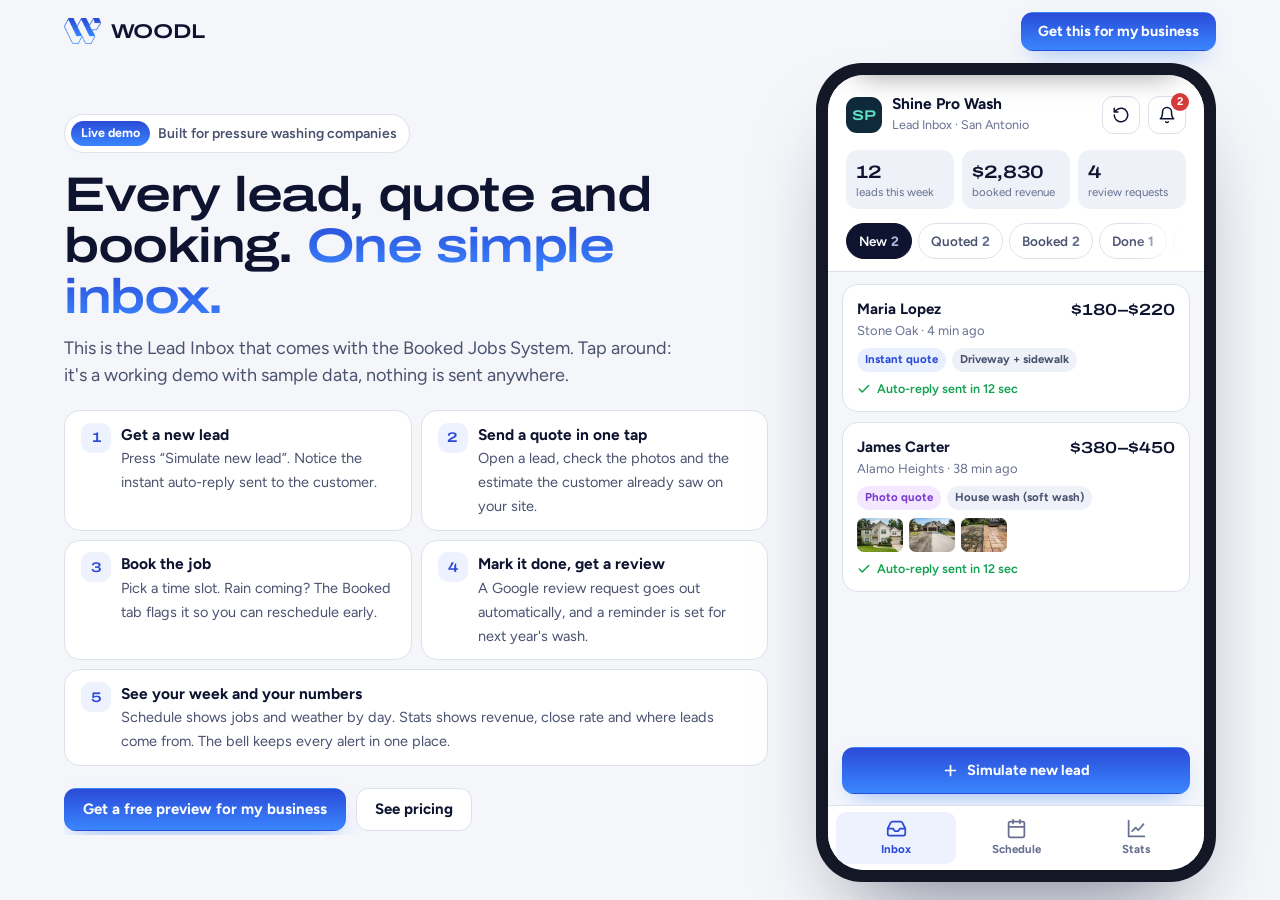
==== commit 20418701: "Add files via upload" ====
--- a/demo/index.html
+++ b/demo/index.html
@@ -231,25 +231,56 @@
   .banner span{font-size:13px;opacity:.9;}
   .banner a{justify-self:start;background:#fff;color:var(--blue);border-radius:10px;padding:9px 12px;font-weight:700;font-size:13.5px;text-decoration:none;}
 
+
+  /* desktop: whole demo fits one screen, no page scroll */
+  @media (min-width:981px) and (min-height:600px){
+    html,body{height:100%;overflow:hidden;}
+    body{display:flex;flex-direction:column;}
+    .top{flex:none;padding:12px 24px;width:100%;}
+    .stage{flex:1;min-height:0;width:100%;padding:0 24px 18px;align-items:center;gap:48px;}
+    .intro{max-height:100%;overflow:auto;scrollbar-width:none;padding:4px 0;}
+    .intro::-webkit-scrollbar{display:none;}
+    .intro h1{font-size:clamp(30px,5.4vh,50px);margin-top:clamp(10px,1.8vh,20px);}
+    .intro > p{font-size:clamp(15.5px,2.1vh,18px);margin-top:clamp(8px,1.4vh,16px);}
+    .tour{margin-top:clamp(14px,2.4vh,28px);gap:clamp(6px,1vh,10px);}
+    .tour li{padding:clamp(8px,1.3vh,14px) 16px;}
+    .tour span{font-size:clamp(13px,1.75vh,14.5px);}
+    .intro-cta{margin-top:clamp(14px,2.4vh,26px);}
+    .note{margin-top:clamp(8px,1.2vh,14px);}
+    .phone{position:relative;top:0;height:100%;max-height:820px;min-height:0;align-self:center;}
+  }
+  @media (min-width:981px) and (min-height:600px) and (max-height:920px){
+    .tour{grid-template-columns:1fr 1fr;}
+    .tour li:last-child{grid-column:1 / -1;}
+    .tour li{grid-template-columns:30px 1fr;gap:10px;}
+    .tour li::before{width:30px;height:30px;font-size:14px;}
+    .note{display:none;}
+  }
+  @media (min-width:981px) and (max-height:700px){
+    .intro > p{display:none;}
+  }
   @media (max-width:980px){
     .stage{grid-template-columns:1fr;gap:28px;}
     .phone{position:relative;top:0;margin:0 auto;}
   }
   @media (max-width:520px){
-    .top{padding:14px 16px;}
+    .top{padding:12px 16px;}
     .top .btn .lg{display:none;}
     .top .btn .sm{display:inline;}
-    .stage{padding:4px 0 0;gap:18px;}
-    .intro{padding:0 16px;}
-    .intro h1{font-size:28px;margin-top:14px;}
-    .intro > p{font-size:15.5px;margin-top:10px;}
-    .tour{display:none;}
-    .intro-cta{display:none;}
-    .note{display:none;}
-    .phone{width:100%;height:100dvh;min-height:560px;position:sticky;top:0;border-radius:0;padding:0;background:none;box-shadow:none;}
-    .screen{border-radius:22px 22px 0 0;border-top:1px solid var(--line);}
+    .stage{padding:2px 16px 28px;gap:18px;}
+    .intro .pill{font-size:13px;}
+    .intro h1{font-size:27px;margin-top:14px;}
+    .intro > p{font-size:15px;margin-top:8px;}
+    .tour,.intro-cta,.note{display:none;}
+    .phone{width:100%;height:min(780px,calc(100dvh - 28px));min-height:540px;border-radius:40px;padding:8px;background:#141826;box-shadow:0 30px 60px -30px rgba(14,20,48,.55);}
+    .screen{border-radius:32px;}
+    .app-h{padding:16px 14px 10px;}
+    .kpi b{font-size:16px;}
+    .kpi span{font-size:11px;}
+    .np{top:56px;}
   }
 </style>
+<script src="../a.js" defer></script>
 </head>
 <body>
 <svg width="0" height="0" style="position:absolute" aria-hidden="true">
@@ -412,7 +443,7 @@
   const banner = () => `<div class="banner"><b>Want this for your business?</b><span>Your Lead Inbox comes with the Booked Jobs System. See your website preview first, free.</span><a href="../?ref=demo#contact" target="_top">Get a free preview →</a></div>`;
 
   function tabsFade(){ const T = $('#tabs'); T.classList.toggle('end', T.scrollLeft + T.clientWidth >= T.scrollWidth - 4); }
-  function setView(v){ view = v; $$('.view').forEach(x => x.classList.toggle('on', x.id === v)); $$('#bnav [data-view]').forEach(b => b.classList.toggle('on', b.dataset.view === v)); $('#screen').classList.toggle('inbox', v === 'list'); const el = $('#'+v); if(el) el.scrollTop = 0; }
+  function setView(v){ if(window.track && v !== view) track('demo_action', {action:'view_'+v.replace(/^v/,'').toLowerCase()}); view = v; $$('.view').forEach(x => x.classList.toggle('on', x.id === v)); $$('#bnav [data-view]').forEach(b => b.classList.toggle('on', b.dataset.view === v)); $('#screen').classList.toggle('inbox', v === 'list'); const el = $('#'+v); if(el) el.scrollTop = 0; }
   function renderNotes(){
     $('#npL').innerHTML = notes.length ? notes.map((n,i) => `<button class="ni ${n.read?'':'unread'}" data-n="${i}"><i>${n.ic}</i><div><b>${esc(n.t)}</b><span>${esc(n.txt)}</span></div><small>${esc(n.time)}</small></button>`).join('') : '<div class="empty">You’re all caught up.</div>';
   }
@@ -482,6 +513,7 @@
     if(s){ slot = s.dataset.slot; $$('.slot', $('#sheet')).forEach(b => b.classList.toggle('on', b === s)); return; }
     const a = e.target.closest('[data-act]'); if(!a || !cur) return;
     const act = a.dataset.act;
+    if(window.track && act !== 'close') track('demo_action', {action: act});
     if(act === 'close'){ closeSheet(); return; }
     if(act === 'call'){ toast('Calling…', ' (demo)'); return; }
     if(act === 'text'){ toast('Text thread opened', ' (demo)'); return; }
@@ -504,6 +536,7 @@
     const c = e.target.closest('[data-id]'); if(c) openSheet(+c.dataset.id);
   });
   $('#simBtn').addEventListener('click', () => {
+    if(window.track) track('demo_action', {action:'simulate_lead'});
     const p = NEW_POOL[poolIdx % NEW_POOL.length]; poolIdx++;
     const l = {...p, id: nextId++, stage:'new', ago:'Just now'};
     leads.unshift(l); note('📥', `New lead: ${l.name}`, `${l.service}, ${range(l.est)}. Auto-reply sent.`, l.id); tab = 'new'; setView('list'); render(l.id); $('#list').scrollTo({top:0,behavior:'smooth'});
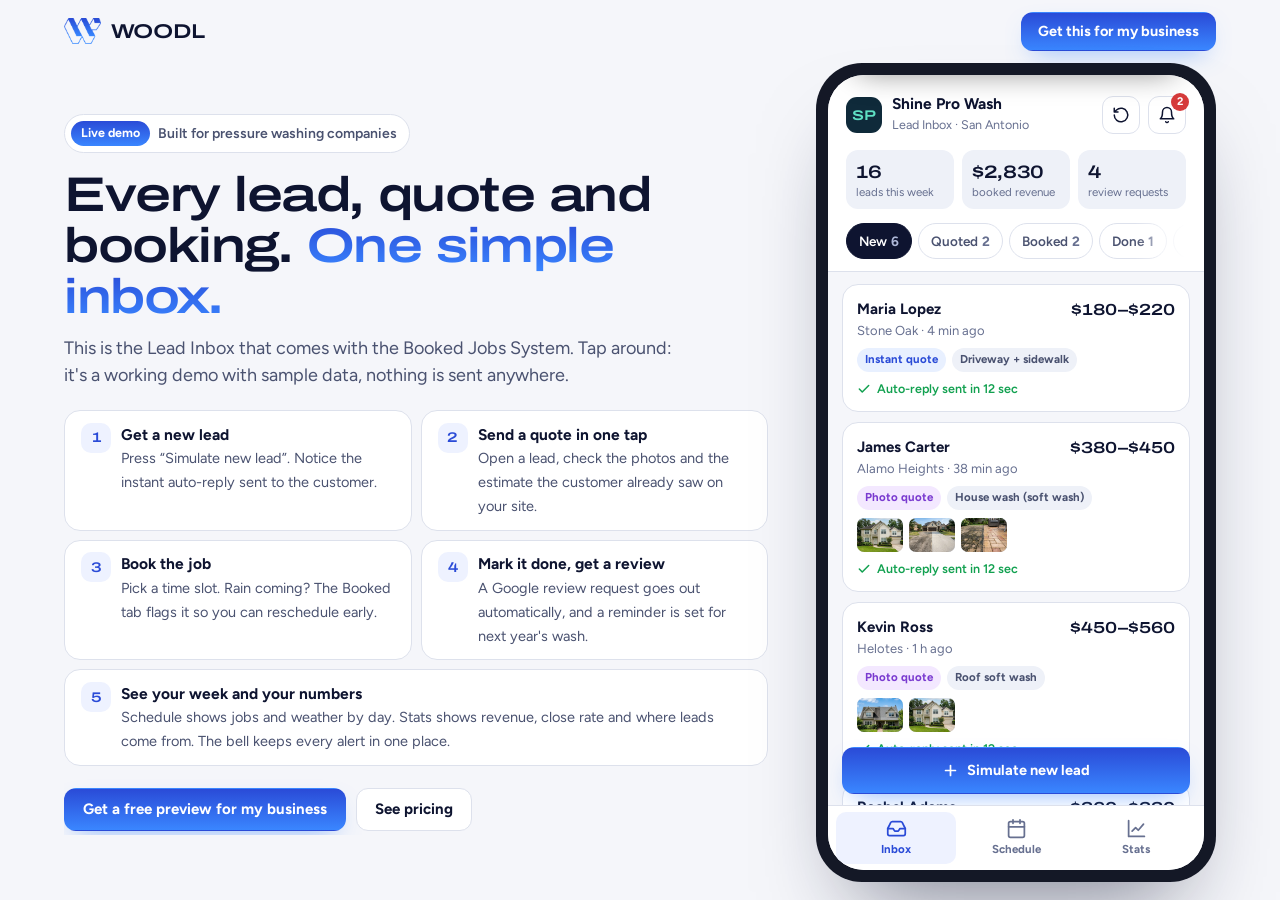
==== commit 6daf41a6: "Add files via upload" ====
--- a/demo/index.html
+++ b/demo/index.html
@@ -184,14 +184,31 @@
   .np-h{display:flex;justify-content:space-between;align-items:center;padding:12px 14px;border-bottom:1px solid var(--line);}
   .np-h b{font-size:15px;}
   .np-h button{border:0;background:none;color:var(--blue);font-weight:700;font-size:12.5px;}
-  .np-l{overflow-y:auto;padding:6px;scrollbar-width:none;}
+  .np-l{overflow-y:auto;padding:8px;scrollbar-width:none;display:grid;gap:6px;}
   .ni{display:grid;grid-template-columns:32px 1fr auto;gap:10px;align-items:start;padding:10px;border-radius:12px;width:100%;border:0;background:none;text-align:left;transition:background-color .3s var(--ease);}
   .ni:hover{background:var(--surface-2);}
-  .ni.unread{background:var(--tint);}
+  .ni.unread{background:var(--tint);box-shadow:inset 3px 0 0 var(--blue);}
   .ni i{width:32px;height:32px;border-radius:9px;display:flex;align-items:center;justify-content:center;font-style:normal;font-size:15px;background:var(--surface-2);}
   .ni b{display:block;font-size:13.5px;line-height:1.3;}
   .ni span{font-size:12.5px;color:var(--text-2);line-height:1.35;display:block;}
   .ni small{font-size:11px;color:var(--text-3);white-space:nowrap;}
+
+  /* photo lightbox */
+  .thumbs img{cursor:zoom-in;transition:transform .3s var(--ease);}
+  .thumbs img:hover{transform:scale(1.05);}
+  .lb{position:fixed;inset:0;z-index:200;background:#05070F;display:flex;flex-direction:column;opacity:0;visibility:hidden;transition:opacity .25s var(--ease),visibility .25s;}
+  .lb.open{opacity:1;visibility:visible;}
+  .lb-top{display:flex;justify-content:space-between;align-items:center;padding:calc(14px + env(safe-area-inset-top)) 16px 0;color:#fff;font-size:14px;font-weight:600;}
+  .lb-top span{opacity:.8;}
+  .lb button{border:0;background:rgba(255,255,255,.12);color:#fff;width:44px;height:44px;border-radius:12px;display:flex;align-items:center;justify-content:center;cursor:pointer;transition:background-color .3s var(--ease);}
+  .lb button:hover{background:rgba(255,255,255,.22);}
+  .lb button svg{width:20px;height:20px;}
+  .lb-stage{flex:1;min-height:0;display:flex;align-items:center;justify-content:center;padding:10px 16px;position:relative;}
+  .lb-stage img{max-width:100%;max-height:100%;object-fit:contain;border-radius:12px;transition:opacity .2s var(--ease);user-select:none;-webkit-user-drag:none;}
+  .lb-nav{position:absolute;top:50%;transform:translateY(-50%);}
+  .lb-prev{left:16px;} .lb-next{right:16px;}
+  .lb-cap{text-align:center;color:rgba(255,255,255,.75);font-size:13.5px;padding:8px 16px calc(18px + env(safe-area-inset-bottom));}
+  @media (max-width:520px){.lb-nav{top:auto;bottom:calc(10px + env(safe-area-inset-bottom));transform:none;}.lb-cap{padding-bottom:calc(68px + env(safe-area-inset-bottom));}}
 
   /* sheet */
   .sheet-bg{position:absolute;z-index:3;inset:0;background:rgba(14,20,48,.38);opacity:0;visibility:hidden;transition:opacity .3s var(--ease),visibility .3s;}
@@ -263,21 +280,34 @@
     .stage{grid-template-columns:1fr;gap:28px;}
     .phone{position:relative;top:0;margin:0 auto;}
   }
+  /* tap-to-activate overlay (phones only) */
+  .tap-lock{display:none;}
   @media (max-width:520px){
     .top{padding:12px 16px;}
     .top .btn .lg{display:none;}
     .top .btn .sm{display:inline;}
-    .stage{padding:2px 16px 28px;gap:18px;}
+    .stage{padding:2px 16px 40px;gap:18px;}
     .intro .pill{font-size:13px;}
     .intro h1{font-size:27px;margin-top:14px;}
     .intro > p{font-size:15px;margin-top:8px;}
     .tour,.intro-cta,.note{display:none;}
-    .phone{width:100%;height:min(780px,calc(100dvh - 28px));min-height:540px;border-radius:40px;padding:8px;background:#141826;box-shadow:0 30px 60px -30px rgba(14,20,48,.55);}
-    .screen{border-radius:32px;}
+    .phone{width:calc(100% - 16px);margin:0 auto;height:min(760px,calc(100dvh - 72px));min-height:520px;border-radius:40px;padding:9px;background:#141826;box-shadow:0 30px 60px -30px rgba(14,20,48,.55);}
+    .screen{border-radius:31px;}
     .app-h{padding:16px 14px 10px;}
     .kpi b{font-size:16px;}
     .kpi span{font-size:11px;}
     .np{top:56px;}
+    .tap-lock{display:flex;position:absolute;inset:0;z-index:20;border-radius:inherit;align-items:center;justify-content:center;flex-direction:column;gap:12px;background:rgba(245,246,250,.35);backdrop-filter:blur(7px);-webkit-backdrop-filter:blur(7px);transition:opacity .35s var(--ease),visibility .35s;cursor:pointer;-webkit-tap-highlight-color:transparent;}
+    .tap-lock b{display:inline-flex;align-items:center;gap:10px;background:var(--grad);color:#fff;font-size:16px;padding:15px 22px;border-radius:14px;box-shadow:0 16px 34px -14px rgba(42,75,215,.8);}
+    .tap-lock b svg{width:20px;height:20px;}
+    .tap-lock span{font-size:13.5px;font-weight:600;color:var(--text-2);background:rgba(255,255,255,.85);padding:6px 12px;border-radius:999px;}
+    .tap-lock b::after{content:"";position:absolute;}
+    .phone.live .tap-lock{opacity:0;visibility:hidden;pointer-events:none;}
+    .phone.live .app-h,.phone.live .bnav,.phone.live .fab,.phone.live .toast{touch-action:none;}
+    .phone.live .tabs{touch-action:pan-x;}
+    .phone.live .view,.phone.live .sheet,.phone.live .np-l{touch-action:pan-y;}
+    .tap-lock .pulse{animation:tapPulse 1.8s var(--ease) infinite;}
+    @keyframes tapPulse{0%,100%{transform:scale(1)}50%{transform:scale(1.04)}}
   }
 </style>
 <script src="../a.js" defer></script>
@@ -319,6 +349,7 @@
 
   <div class="phone">
     <div class="screen inbox" id="screen">
+      <button class="tap-lock" id="tapLock" type="button" aria-label="Tap to try the demo"><b class="pulse"><svg viewBox="0 0 24 24" fill="none" stroke="currentColor" stroke-width="2.2" stroke-linecap="round" stroke-linejoin="round"><path d="M9 11V5.5a1.5 1.5 0 0 1 3 0V10m0-1.5a1.5 1.5 0 0 1 3 0V11m0-1a1.5 1.5 0 0 1 3 0v3.5A6.5 6.5 0 0 1 11.5 20h-.7a6 6 0 0 1-4.6-2.2L3.6 14.6a1.5 1.5 0 0 1 2.2-2L9 15"/></svg>Tap to try the demo</b><span>Scroll and tap inside the app</span></button>
       <div class="toast" id="toast" role="status"><i><svg><use href="#i-check"/></svg></i><div id="toastTxt"></div></div>
       <div class="app-h">
         <div class="row">
@@ -351,18 +382,29 @@
   </div>
 </main>
 
+<div class="lb" id="lb" role="dialog" aria-modal="true" aria-label="Customer photos">
+  <div class="lb-top"><span id="lbCount">1 / 3</span><button id="lbClose" aria-label="Close"><svg viewBox="0 0 24 24" fill="none" stroke="currentColor" stroke-width="2.4" stroke-linecap="round"><path d="M6 6l12 12M18 6 6 18"/></svg></button></div>
+  <div class="lb-stage"><img id="lbImg" alt=""></div>
+  <button class="lb-nav lb-prev" id="lbPrev" aria-label="Previous photo"><svg viewBox="0 0 24 24" fill="none" stroke="currentColor" stroke-width="2.4" stroke-linecap="round" stroke-linejoin="round"><path d="M15 6l-6 6 6 6"/></svg></button><button class="lb-nav lb-next" id="lbNext" aria-label="Next photo"><svg viewBox="0 0 24 24" fill="none" stroke="currentColor" stroke-width="2.4" stroke-linecap="round" stroke-linejoin="round"><path d="M9 6l6 6-6 6"/></svg></button>
+  <div class="lb-cap" id="lbCap"></div>
+</div>
+
 <script>
 (function(){
   const $ = (s, r=document) => r.querySelector(s), $$ = (s, r=document) => [...r.querySelectorAll(s)];
   const esc = s => String(s).replace(/[&<>"]/g, c => ({'&':'&amp;','<':'&lt;','>':'&gt;','"':'&quot;'}[c]));
   const SRC = {quote:['Instant quote','src-quote'], photo:['Photo quote','src-photo'], book:['Online booking','src-book'], call:['Missed call','src-call']};
   const PH = ['house','driveway','patio','roof','brick','pool'];
-  const pics = (l,n) => { const k = /house/i.test(l.service)?'house':/patio|paver/i.test(l.service)?'patio':/roof/i.test(l.service)?'roof':/drive/i.test(l.service)?'driveway':'brick'; const list = [k, ...PH.filter(x => x !== k)]; return Array.from({length:Math.min(l.photos,n)},(_,i)=>`<img src="../work/img/${list[i]}-sm.webp" alt="Customer photo" loading="lazy">`).join(''); };
+  const pics = (l,n) => { const k = /house/i.test(l.service)?'house':/patio|paver/i.test(l.service)?'patio':/roof/i.test(l.service)?'roof':/drive/i.test(l.service)?'driveway':'brick'; const list = [k, ...PH.filter(x => x !== k)]; return Array.from({length:Math.min(l.photos,n)},(_,i)=>`<img src="../work/img/${list[i]}-sm.webp" data-full="../work/img/${list[i]}.webp" data-lead="${l.id}" alt="Customer photo" loading="lazy">`).join(''); };
   const STAGES = [['new','New'],['quoted','Quoted'],['booked','Booked'],['done','Done'],['reminders','Reminders']];
 
   const seed = () => ([
     {id:1, name:'Maria Lopez', area:'Stone Oak', service:'Driveway + sidewalk', size:'2-car driveway', src:'quote', est:[180,220], stage:'new', ago:'4 min ago', photos:0},
     {id:2, name:'James Carter', area:'Alamo Heights', service:'House wash (soft wash)', size:'2,400 sq ft, 2 stories', src:'photo', est:[380,450], stage:'new', ago:'38 min ago', photos:3},
+    {id:8, name:'Kevin Ross', area:'Helotes', service:'Roof soft wash', size:'Single story, tile', src:'photo', est:[450,560], stage:'new', ago:'1 h ago', photos:2},
+    {id:9, name:'Rachel Adams', area:'Shavano Park', service:'Pool deck + patio', size:'~800 sq ft travertine', src:'book', est:[260,320], stage:'new', ago:'2 h ago', photos:0},
+    {id:10, name:'Tom Becker', area:'Leon Valley', service:'Fence cleaning', size:'140 ft wood fence', src:'call', est:[220,280], stage:'new', ago:'3 h ago', photos:0},
+    {id:11, name:'Angela White', area:'Stone Oak', service:'House wash + gutters', size:'3,000 sq ft, 2 stories', src:'quote', est:[460,540], stage:'new', ago:'Yesterday', photos:3},
     {id:3, name:'Linda Nguyen', area:'Helotes', service:'Paver patio + sealing', size:'~600 sq ft', src:'photo', est:[420,520], stage:'quoted', ago:'Yesterday', photos:2, quote:470},
     {id:4, name:'Robert Kim', area:'Leon Valley', service:'Roof soft wash', size:'Single story', src:'quote', est:[450,600], stage:'quoted', ago:'Yesterday', quote:520},
     {id:5, name:'Patricia Brown', area:'Stone Oak', service:'House wash + driveway', size:'2,000 sq ft', src:'book', est:[390,460], stage:'booked', when:'Thu · 8–10 AM', day:'Thu', rain:false, quote:430},
@@ -483,6 +525,22 @@
       </div>`;
   }
 
+  /* photo lightbox */
+  let lbList = [], lbI = 0, lbName = '';
+  const lbShow = () => { const im = $('#lbImg'); im.style.opacity = 0; const src = lbList[lbI]; const pre = new Image(); pre.onload = pre.onerror = () => { im.src = src; im.style.opacity = 1; }; pre.src = src; $('#lbCount').textContent = `${lbI+1} / ${lbList.length}`; $('#lbCap').textContent = `Photo from ${lbName}`; $('#lbPrev').style.visibility = $('#lbNext').style.visibility = lbList.length > 1 ? 'visible' : 'hidden'; };
+  const lbOpen = img => { const imgs = [...img.closest('.thumbs').querySelectorAll('img')]; lbList = imgs.map(x => x.dataset.full); lbI = imgs.indexOf(img); const l = leads.find(x => x.id === +img.dataset.lead); lbName = l ? l.name : 'the customer'; lbShow(); $('#lb').classList.add('open'); if(window.track) track('demo_action', {action:'open_photo'}); };
+  const lbClose = () => $('#lb').classList.remove('open');
+  const lbGo = d => { lbI = (lbI + d + lbList.length) % lbList.length; lbShow(); };
+  document.addEventListener('click', e => { const img = e.target.closest('.thumbs img'); if(img){ e.preventDefault(); e.stopPropagation(); lbOpen(img); } }, true);
+  $('#lbClose').addEventListener('click', lbClose);
+  $('#lbPrev').addEventListener('click', () => lbGo(-1));
+  $('#lbNext').addEventListener('click', () => lbGo(1));
+  $('.lb-stage').addEventListener('click', e => { if(e.target === e.currentTarget) lbClose(); });
+  document.addEventListener('keydown', e => { if(!$('#lb').classList.contains('open')) return; if(e.key === 'Escape') lbClose(); if(e.key === 'ArrowLeft') lbGo(-1); if(e.key === 'ArrowRight') lbGo(1); });
+  let tx = null;
+  $('#lb').addEventListener('touchstart', e => { tx = e.touches[0].clientX; }, {passive:true});
+  $('#lb').addEventListener('touchend', e => { if(tx === null) return; const d = e.changedTouches[0].clientX - tx; if(Math.abs(d) > 50) lbGo(d < 0 ? 1 : -1); tx = null; }, {passive:true});
+
   /* sheet */
   let cur = null, slot = null;
   function openSheet(id){
@@ -527,7 +585,7 @@
     if(act === 'done'){ cur.stage = 'done'; cur.reviewSent = true; reviews++; closeSheet(); tab = 'done'; render(cur.id); note('⭐', 'Review request sent', `${cur.name} got a link to your Google profile.`, cur.id); render(cur.id); toast('Review request sent ★', ' Reminder set for next year'); return; }
   });
   $('#sheetBg').addEventListener('click', closeSheet);
-  document.addEventListener('keydown', e => { if(e.key === 'Escape') closeSheet(); });
+  document.addEventListener('keydown', e => { if(e.key === 'Escape' && !$('#lb').classList.contains('open')) closeSheet(); });
 
   $('#tabs').addEventListener('click', e => { const t = e.target.closest('[data-tab]'); if(!t) return; tab = t.dataset.tab; render(); $('#list').scrollTop = 0; t.scrollIntoView({inline:'nearest',block:'nearest',behavior:'smooth'}); });
   $('#list').addEventListener('click', e => {
@@ -561,6 +619,50 @@
   $('#resetBtn').addEventListener('click', () => { reset(); toast('Demo reset', ''); });
 
   reset();
+
+  /* while the demo is live on a phone, gestures inside the app never scroll the page */
+  (function(){
+    const scr = $('#screen'); let sy = 0, sx = 0;
+    const canScroll = (el, dy, dx) => {
+      for(let n = el; n && n !== scr; n = n.parentElement){
+        const cs = getComputedStyle(n);
+        if(Math.abs(dy) >= Math.abs(dx) && /(auto|scroll)/.test(cs.overflowY) && n.scrollHeight > n.clientHeight + 1){
+          if(dy > 0 && n.scrollTop > 0) return true;
+          if(dy < 0 && n.scrollTop + n.clientHeight < n.scrollHeight - 1) return true;
+        }
+        if(Math.abs(dx) > Math.abs(dy) && /(auto|scroll)/.test(cs.overflowX) && n.scrollWidth > n.clientWidth + 1) return true;
+      }
+      return false;
+    };
+    scr.addEventListener('touchstart', e => { sy = e.touches[0].clientY; sx = e.touches[0].clientX; }, {passive:true});
+    scr.addEventListener('touchmove', e => {
+      if(!matchMedia('(max-width:520px)').matches || !$('.phone').classList.contains('live')) return;
+      const dy = e.touches[0].clientY - sy, dx = e.touches[0].clientX - sx;
+      if(!canScroll(e.target, dy, dx)) e.preventDefault();
+    }, {passive:false});
+  })();
+
+  /* phones: blurred lock until tapped; tap centers the phone, then unlocks */
+  (function(){
+    const phone = $('.phone'), lock = $('#tapLock');
+    if(!lock) return;
+    const mq = matchMedia('(max-width:520px)');
+    let busy = false;
+    const unlock = () => { phone.classList.add('live'); busy = false; if(window.track) track('demo_action', {action:'unlock_mobile'}); };
+    lock.addEventListener('click', () => {
+      if(busy) return; busy = true;
+      const r = phone.getBoundingClientRect();
+      const target = scrollY + r.top - Math.max(0, (innerHeight - r.height) / 2);
+      if(Math.abs(target - scrollY) < 4){ unlock(); return; }
+      scrollTo({top: target, behavior: 'smooth'});
+      let last = scrollY, still = 0;
+      const t0 = performance.now();
+      const tick = () => { const y = scrollY; still = Math.abs(y - last) < 1 ? still + 1 : 0; last = y; if(still > 4 || performance.now() - t0 > 1500) unlock(); else requestAnimationFrame(tick); };
+      requestAnimationFrame(tick);
+    });
+    // lock again once the phone leaves the screen
+    new IntersectionObserver(([e]) => { if(mq.matches && e.intersectionRatio < .35){ phone.classList.remove('live'); $('#screen').classList.remove('open'); $('#np').classList.remove('open'); } }, {threshold:[0, .35]}).observe(phone);
+  })();
 })();
 </script>
 </body>
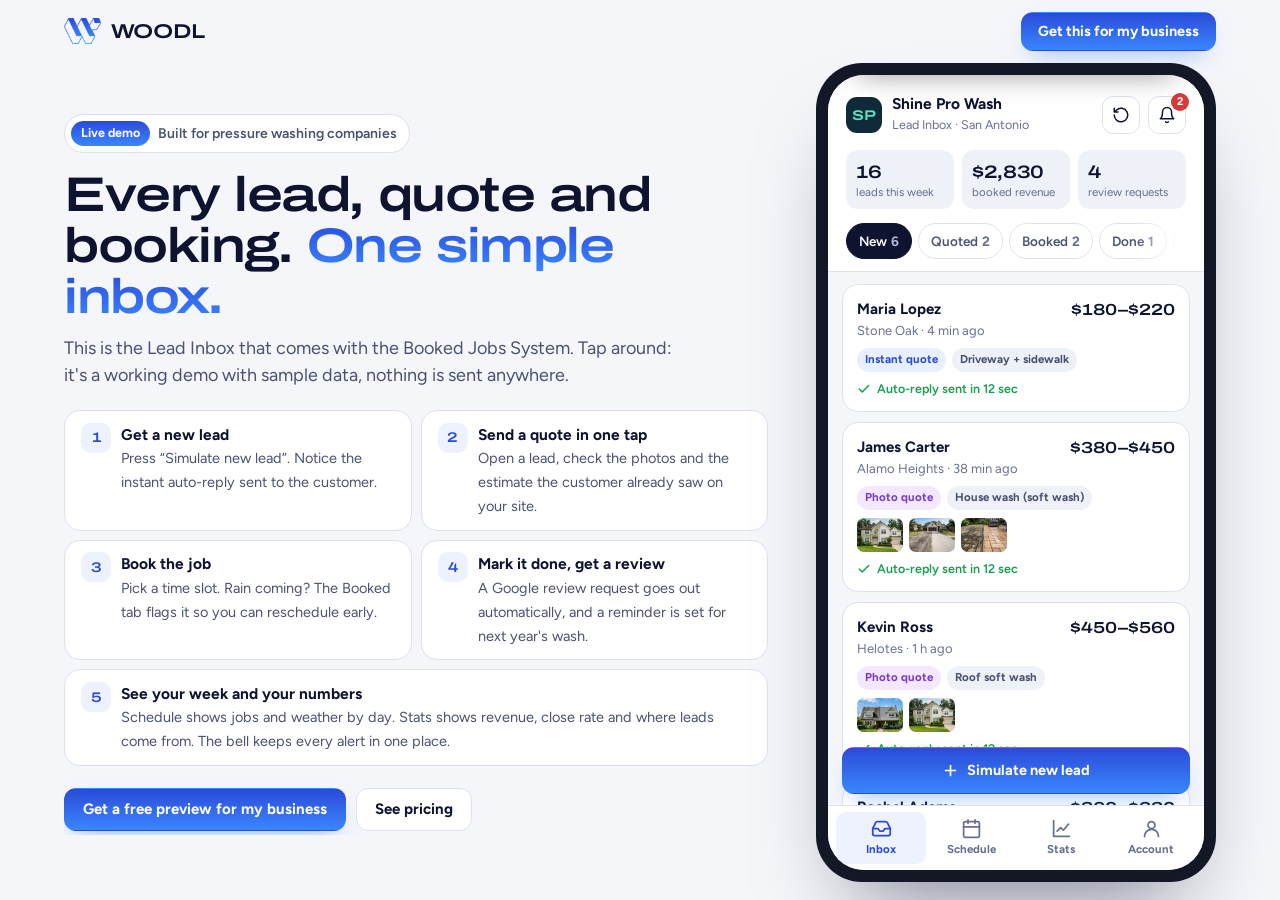
==== commit d75a5b8a: "Add files via upload" ====
--- a/demo/index.html
+++ b/demo/index.html
@@ -123,7 +123,7 @@
   .view::-webkit-scrollbar{display:none;}
   .view.on{display:block;}
   #list.view.on{display:grid;padding-bottom:80px;}
-  .bnav{display:grid;grid-template-columns:repeat(3,1fr);background:#fff;border-top:1px solid var(--line);padding:6px 8px calc(6px + env(safe-area-inset-bottom));flex:none;position:relative;z-index:2;}
+  .bnav{display:grid;grid-template-columns:repeat(4,1fr);background:#fff;border-top:1px solid var(--line);padding:6px 8px;flex:none;position:relative;z-index:2;}
   .bnav button{border:0;background:none;display:grid;justify-items:center;gap:2px;padding:6px 0;font-size:11.5px;font-weight:700;color:var(--text-3);border-radius:10px;transition:color .3s var(--ease),background-color .3s var(--ease);}
   .bnav button svg{width:21px;height:21px;}
   .bnav button.on{color:var(--blue);background:var(--tint);}
@@ -179,7 +179,7 @@
   .job b{display:block;font-size:14px;}
   .job span{font-size:12.5px;color:var(--text-3);}
   /* notifications */
-  .np{position:absolute;z-index:6;top:62px;right:12px;left:12px;background:#fff;border:1px solid var(--line);border-radius:18px;box-shadow:0 30px 60px -24px rgba(14,20,48,.45);max-height:70%;display:flex;flex-direction:column;opacity:0;visibility:hidden;transform:translateY(-8px) scale(.98);transform-origin:top right;transition:opacity .25s var(--ease),transform .25s var(--ease),visibility .25s;}
+  .np{position:absolute;z-index:6;top:72px;right:12px;left:12px;background:#fff;border:1px solid var(--line);border-radius:18px;box-shadow:0 30px 60px -24px rgba(14,20,48,.45);max-height:70%;display:flex;flex-direction:column;opacity:0;visibility:hidden;transform:translateY(-8px) scale(.98);transform-origin:top right;transition:opacity .25s var(--ease),transform .25s var(--ease),visibility .25s;}
   .np.open{opacity:1;visibility:visible;transform:none;}
   .np-h{display:flex;justify-content:space-between;align-items:center;padding:12px 14px;border-bottom:1px solid var(--line);}
   .np-h b{font-size:15px;}
@@ -192,6 +192,70 @@
   .ni b{display:block;font-size:13.5px;line-height:1.3;}
   .ni span{font-size:12.5px;color:var(--text-2);line-height:1.35;display:block;}
   .ni small{font-size:11px;color:var(--text-3);white-space:nowrap;}
+
+  /* settings */
+  .set-card{background:#fff;border:1px solid var(--line);border-radius:16px;padding:14px;margin-bottom:10px;}
+  .set-card h4{margin:0 0 10px;font-size:13px;text-transform:uppercase;letter-spacing:.08em;color:var(--text-3);}
+  .prof{display:flex;gap:12px;align-items:center;}
+  .prof i{width:46px;height:46px;border-radius:14px;background:#0F2A3A;color:#5FE0C3;display:flex;align-items:center;justify-content:center;font-family:var(--display);font-style:normal;font-size:17px;flex:none;}
+  .prof b{display:block;font-size:15.5px;}
+  .prof span{font-size:12.5px;color:var(--text-3);}
+  .sf{display:grid;gap:5px;margin-bottom:10px;}
+  .sf:last-child{margin-bottom:0;}
+  .sf label{font-size:12.5px;font-weight:700;color:var(--text-2);}
+  .sf input,.sf select{width:100%;height:42px;border:1.5px solid var(--line);border-radius:11px;padding:0 12px;font-size:15px;background:#fff;color:var(--text);transition:border-color .3s var(--ease),box-shadow .3s var(--ease);-webkit-appearance:none;appearance:none;}
+  .sf select{background-image:url("data:image/svg+xml,%3Csvg xmlns='http://www.w3.org/2000/svg' viewBox='0 0 24 24' fill='none' stroke='%23677090' stroke-width='2.2' stroke-linecap='round'%3E%3Cpath d='m6 9 6 6 6-6'/%3E%3C/svg%3E");background-repeat:no-repeat;background-position:right 10px center;background-size:16px;padding-right:34px;}
+  .sf input:focus,.sf select:focus{outline:none;border-color:var(--blue);box-shadow:0 0 0 4px rgba(42,75,215,.14);}
+  .sf2{display:grid;grid-template-columns:1fr 1fr;gap:8px;}
+  .tg{display:flex;justify-content:space-between;align-items:center;gap:12px;padding:9px 0;border-top:1px solid var(--line);font-size:14px;}
+  .tg:first-of-type{border-top:0;padding-top:0;}
+  .tg small{display:block;font-size:12px;color:var(--text-3);}
+  .sw{position:relative;width:44px;height:26px;flex:none;}
+  .sw input{position:absolute;opacity:0;inset:0;margin:0;cursor:pointer;z-index:1;}
+  .sw span{position:absolute;inset:0;border-radius:13px;background:#CBD2E1;transition:background-color .3s var(--ease);}
+  .sw span::after{content:"";position:absolute;top:3px;left:3px;width:20px;height:20px;border-radius:50%;background:#fff;box-shadow:0 2px 6px rgba(0,0,0,.2);transition:transform .3s var(--ease);}
+  .sw input:checked + span{background:var(--blue);}
+  .sw input:checked + span::after{transform:translateX(18px);}
+  .wx-src{font-size:12px;color:var(--text-3);margin:-4px 0 10px;display:flex;align-items:center;gap:6px;}
+  .wx-src i{width:7px;height:7px;border-radius:50%;background:var(--green);display:inline-block;}
+  .wx-src.off i{background:var(--amber);}
+  .tag.sample{background:#FFF3DF;color:var(--amber);}
+  .toast{touch-action:none;cursor:grab;}
+  .toast.drag{transition:none;}
+  /* lead form popup */
+  .fm{position:fixed;inset:0;z-index:150;display:flex;align-items:center;justify-content:center;padding:16px;background:rgba(5,10,31,.6);backdrop-filter:blur(6px);-webkit-backdrop-filter:blur(6px);opacity:0;visibility:hidden;transition:opacity .25s var(--ease),visibility .25s;}
+  .fm.open{opacity:1;visibility:visible;}
+  .fm-box{position:relative;width:100%;max-width:480px;max-height:calc(100dvh - 32px);overflow:auto;background:#fff;border-radius:22px;padding:24px;transform:translateY(12px);transition:transform .3s var(--ease);box-shadow:0 40px 80px -30px rgba(0,0,0,.5);}
+  .fm.open .fm-box{transform:none;}
+  .fm-box h3{font-size:22px;padding-right:44px;}
+  .fm-box .sub{color:var(--text-2);font-size:14.5px;margin:6px 0 14px;}
+  .fm-x{position:absolute;top:14px;right:14px;width:38px;height:38px;border-radius:11px;border:1px solid var(--line);background:var(--surface-2);display:flex;align-items:center;justify-content:center;transition:transform .35s var(--ease);}
+  .fm-x:hover{transform:rotate(90deg);}
+  .fm-x svg{width:18px;height:18px;}
+  .ff{display:grid;gap:5px;margin-bottom:11px;}
+  .ff label{font-size:13.5px;font-weight:700;}
+  .ff label span{font-weight:500;color:var(--text-3);}
+  .ff input{width:100%;height:46px;border:1.5px solid #B9C0D3;border-radius:11px;padding:0 13px;font-size:16px;background:#fff;transition:border-color .2s,box-shadow .2s;}
+  .ff input:focus{outline:none;border-color:var(--blue);box-shadow:0 0 0 4px rgba(42,75,215,.15);}
+  .ff.err input{border-color:var(--red);}
+  .ff .msg{display:none;font-size:12.5px;color:var(--red);}
+  .ff.err .msg{display:block;}
+  .ff2{display:grid;grid-template-columns:1fr 1fr;gap:10px;}
+  .ff .tel{position:relative;}
+  .ff .tel em{position:absolute;left:12px;top:50%;transform:translateY(-50%);font-style:normal;font-weight:600;font-size:14.5px;color:var(--text-2);padding-right:9px;border-right:1px solid var(--line);}
+  .ff .tel input{padding-left:66px;}
+  .fhint{font-size:12.5px;color:var(--text-3);margin:-4px 0 11px;}
+  .fhint.err{color:var(--red);}
+  .fm-box .btn{width:100%;padding:16px;font-size:16px;margin-top:2px;}
+  .fm-box small{display:block;text-align:center;font-size:12.5px;color:var(--text-3);margin-top:10px;}
+  .fm-box small.err{color:var(--red);font-weight:600;}
+  .fm-done{display:none;text-align:center;padding:16px 0 6px;}
+  .fm-done .ok{width:60px;height:60px;border-radius:50%;background:var(--grad);color:#fff;display:flex;align-items:center;justify-content:center;margin:0 auto 14px;}
+  .fm-done .ok svg{width:28px;height:28px;}
+  .fm-done p{color:var(--text-2);font-size:15px;margin:8px 0 0;}
+  .fm-box.sent form{display:none;}
+  .fm-box.sent .fm-done{display:block;}
+  @media (max-width:520px){.ff2{grid-template-columns:1fr;gap:0;}.fm-box{padding:18px 16px;}.fm-box .sub{display:none;}.fm-box h3{font-size:20px;margin-bottom:12px;}.ff input{height:44px;}}
 
   /* photo lightbox */
   .thumbs img{cursor:zoom-in;transition:transform .3s var(--ease);}
@@ -219,7 +283,10 @@
   .sh-x:hover{border-color:var(--blue);}
   .sheet .c-top{padding-right:44px;}
   .grab{width:44px;height:5px;border-radius:3px;background:var(--line);margin:0 auto 12px;}
-  .sheet h3{font-size:22px;}
+  .sheet h3{font-size:20px;white-space:nowrap;overflow:hidden;text-overflow:ellipsis;}
+  .sheet .c-top{align-items:center;}
+  .sheet .c-top > div{min-width:0;}
+  .sheet .c-top .tag{white-space:nowrap;flex:none;}
   .kv{display:grid;grid-template-columns:96px 1fr;gap:6px 10px;margin-top:14px;font-size:14px;}
   .kv dt{color:var(--text-3);}
   .kv dd{margin:0;font-weight:600;}
@@ -296,7 +363,7 @@
     .app-h{padding:16px 14px 10px;}
     .kpi b{font-size:16px;}
     .kpi span{font-size:11px;}
-    .np{top:56px;}
+    .np{top:68px;}
     .tap-lock{display:flex;position:absolute;inset:0;z-index:20;border-radius:inherit;align-items:center;justify-content:center;flex-direction:column;gap:12px;background:rgba(245,246,250,.35);backdrop-filter:blur(7px);-webkit-backdrop-filter:blur(7px);transition:opacity .35s var(--ease),visibility .35s;cursor:pointer;-webkit-tap-highlight-color:transparent;}
     .tap-lock b{display:inline-flex;align-items:center;gap:10px;background:var(--grad);color:#fff;font-size:16px;padding:15px 22px;border-radius:14px;box-shadow:0 16px 34px -14px rgba(42,75,215,.8);}
     .tap-lock b svg{width:20px;height:20px;}
@@ -325,7 +392,7 @@
 
 <header class="top">
   <a class="logo" href="../"><img src="../logo.png" alt="" width="227" height="160">WOODL</a>
-  <a class="btn btn-main" href="../?ref=demo#contact"><span class="lg">Get this for my business</span><span class="sm">Get yours</span></a>
+  <a class="btn btn-main" href="../?ref=demo#contact" data-open-form><span class="lg">Get this for my business</span><span class="sm">Get yours</span></a>
 </header>
 
 <main class="stage">
@@ -341,7 +408,7 @@
       <li><div><b>See your week and your numbers</b><span>Schedule shows jobs and weather by day. Stats shows revenue, close rate and where leads come from. The bell keeps every alert in one place.</span></div></li>
     </ol>
     <div class="intro-cta">
-      <a class="btn btn-main" href="../?ref=demo#contact">Get a free preview for my business</a>
+      <a class="btn btn-main" href="../?ref=demo#contact" data-open-form>Get a free preview for my business</a>
       <a class="btn btn-line" href="../#pricing">See pricing</a>
     </div>
     <p class="note">Demo data only. Your real inbox works on any phone, no app to install.</p>
@@ -353,7 +420,7 @@
       <div class="toast" id="toast" role="status"><i><svg><use href="#i-check"/></svg></i><div id="toastTxt"></div></div>
       <div class="app-h">
         <div class="row">
-          <div class="biz"><i>SP</i><div><b>Shine Pro Wash</b><small>Lead Inbox · San Antonio</small></div></div>
+          <div class="biz"><i id="bizIni">SP</i><div><b id="bizName">Shine Pro Wash</b><small id="bizSub">Lead Inbox · San Antonio</small></div></div>
           <div style="display:flex;gap:8px">
             <button class="icon-btn" id="resetBtn" aria-label="Reset demo" title="Reset demo"><svg><use href="#i-reset"/></svg></button>
             <button class="icon-btn" id="bellBtn" aria-label="Notifications"><svg><use href="#i-bell"/></svg><span class="dot" id="dot">0</span></button>
@@ -369,10 +436,12 @@
       <div class="list view on" id="list"></div>
       <div class="view" id="vSched"></div>
       <div class="view" id="vStats"></div>
+      <div class="view" id="vSet"></div>
       <nav class="bnav" id="bnav">
         <button class="on" data-view="list"><svg viewBox="0 0 24 24" fill="none" stroke="currentColor" stroke-width="2" stroke-linecap="round" stroke-linejoin="round"><path d="M22 12h-6l-2 3h-4l-2-3H2"/><path d="M5.5 5.1 2 12v6a2 2 0 0 0 2 2h16a2 2 0 0 0 2-2v-6l-3.5-6.9A2 2 0 0 0 16.8 4H7.2a2 2 0 0 0-1.7 1.1z"/></svg>Inbox</button>
         <button data-view="vSched"><svg viewBox="0 0 24 24" fill="none" stroke="currentColor" stroke-width="2" stroke-linecap="round" stroke-linejoin="round"><rect x="3" y="4" width="18" height="18" rx="2"/><path d="M16 2v4M8 2v4M3 10h18"/></svg>Schedule</button>
         <button data-view="vStats"><svg viewBox="0 0 24 24" fill="none" stroke="currentColor" stroke-width="2" stroke-linecap="round" stroke-linejoin="round"><path d="M3 3v18h18"/><path d="M7 15l4-4 3 3 6-7"/></svg>Stats</button>
+        <button data-view="vSet"><svg viewBox="0 0 24 24" fill="none" stroke="currentColor" stroke-width="2" stroke-linecap="round" stroke-linejoin="round"><circle cx="12" cy="8" r="4"/><path d="M4 21a8 8 0 0 1 16 0"/></svg>Account</button>
       </nav>
       <div class="np" id="np" role="dialog" aria-label="Notifications"><div class="np-h"><b>Notifications</b><button id="npAll">Mark all read</button></div><div class="np-l" id="npL"></div></div>
       <div class="fab"><button class="btn btn-main" id="simBtn"><svg><use href="#i-plus"/></svg>Simulate new lead</button></div>
@@ -381,6 +450,28 @@
     </div>
   </div>
 </main>
+
+<div class="fm" id="fm" role="dialog" aria-modal="true" aria-labelledby="fmT" aria-hidden="true">
+  <div class="fm-box" id="fmBox">
+    <button class="fm-x" type="button" data-close-form aria-label="Close"><svg viewBox="0 0 24 24" fill="none" stroke="currentColor" stroke-width="2.4" stroke-linecap="round"><path d="M6 6l12 12M18 6 6 18"/></svg></button>
+    <form id="fmForm" novalidate>
+      <h3 id="fmT">Get your free website preview</h3>
+      <p class="sub">Tell me about your business. I'll design a custom homepage preview with this Lead Inbox and send it within 1–2 business days.</p>
+      <div class="ff"><label for="f-name">Your name</label><input id="f-name" name="name" autocomplete="name" placeholder="John Smith" required><span class="msg">Please enter your name.</span></div>
+      <div class="ff"><label for="f-biz">Business name</label><input id="f-biz" name="business" autocomplete="organization" placeholder="Smith Pressure Washing" required><span class="msg">Please enter your business name.</span></div>
+      <div class="ff2">
+        <div class="ff"><label for="f-email">Email</label><input id="f-email" name="email" type="email" inputmode="email" autocomplete="email" placeholder="john@smithwash.com"><span class="msg">Please enter a valid email.</span></div>
+        <div class="ff"><label for="f-phone">Phone</label><div class="tel"><em>US +1</em><input id="f-phone" name="phone" type="tel" inputmode="numeric" autocomplete="tel-national" placeholder="(210) 555-0123" maxlength="14"></div><span class="msg">Please enter a 10-digit US number.</span></div>
+      </div>
+      <p class="fhint" id="fHint">Fill in at least one so I can send you the preview.</p>
+      <div class="ff"><label for="f-link">Website or Google Maps link <span>(optional)</span></label><input id="f-link" name="link" inputmode="url" placeholder="https://maps.app.goo.gl/…"></div>
+      <div style="position:absolute;left:-9999px;width:1px;height:1px;overflow:hidden" aria-hidden="true"><label>Company website<input name="company_website" tabindex="-1" autocomplete="off"></label></div>
+      <button class="btn btn-main" type="submit" id="fBtn">Send my request</button>
+      <small id="fNote">Your information stays private. See the <a href="../privacy.html">Privacy Policy</a>.</small>
+    </form>
+    <div class="fm-done" role="status"><div class="ok"><svg viewBox="0 0 24 24" fill="none" stroke="currentColor" stroke-width="2.6" stroke-linecap="round" stroke-linejoin="round"><path d="M20 6 9 17l-5-5"/></svg></div><h3 style="padding:0">Request received!</h3><p>Thank you. I'll send your free preview within 1–2 business days. Keep an eye on your inbox or phone.</p></div>
+  </div>
+</div>
 
 <div class="lb" id="lb" role="dialog" aria-modal="true" aria-label="Customer photos">
   <div class="lb-top"><span id="lbCount">1 / 3</span><button id="lbClose" aria-label="Close"><svg viewBox="0 0 24 24" fill="none" stroke="currentColor" stroke-width="2.4" stroke-linecap="round"><path d="M6 6l12 12M18 6 6 18"/></svg></button></div>
@@ -423,14 +514,14 @@
   ];
 
   const notesSeed = () => ([
-    {ic:'🌧', t:'Rain alert for Friday', txt:'70% rain. Daniel Wilson’s fence wash may need a new time.', time:'1h', read:false, lead:6},
+    {ic:'🌧', kind:'rain', t:'Rain alert for Friday', txt:'70% rain. Daniel Wilson’s fence wash may need a new time.', time:'1h', read:false, lead:6},
     {ic:'⭐', t:'New 5-star review', txt:'Susan Miller: “Driveway looks brand new. Fast and friendly.”', time:'3h', read:false},
     {ic:'💬', t:'Quote viewed', txt:'Linda Nguyen opened your $470 patio quote.', time:'5h', read:true, lead:3},
     {ic:'📅', t:'Job confirmed', txt:'Patricia Brown confirmed Thu 8–10 AM.', time:'Yesterday', read:true, lead:5},
   ]);
   let leads, reminders, notes, view = 'list', tab = 'new', poolIdx = 0, reviews = 1, nextId = 100, period = 'week', selDay = 'Thu';
   const unreadN = () => notes.filter(n => !n.read).length;
-  const reset = () => { leads = seed(); reminders = remindersSeed(); notes = notesSeed(); tab = 'new'; poolIdx = 0; reviews = 1; setView('list'); render(); };
+  const reset = () => { leads = seed(); reminders = remindersSeed(); notes = notesSeed(); tab = 'new'; poolIdx = 0; reviews = 1; setView('list'); if(DAYS.length) applyRain(); render(); };
   const note = (ic, t, txt, lead) => { notes.unshift({ic, t, txt, time:'now', read:false, lead}); };
 
   /* toast */
@@ -438,8 +529,58 @@
   const toast = (title, txt) => { $('#toastTxt').innerHTML = `<b>${esc(title)}</b>${esc(txt||'')}`; $('#toast').classList.add('show'); clearTimeout(tTimer); tTimer = setTimeout(() => $('#toast').classList.remove('show'), 2800); };
 
   /* render */
-  const money = n => '$' + n.toLocaleString('en-US');
+  /* account settings (kept in this browser only) */
+  const CITIES = {
+    'San Antonio, TX':[29.42,-98.49], 'Houston, TX':[29.76,-95.37], 'Dallas, TX':[32.78,-96.80], 'Austin, TX':[30.27,-97.74],
+    'Phoenix, AZ':[33.45,-112.07], 'Tampa, FL':[27.95,-82.46], 'Orlando, FL':[28.54,-81.38], 'Atlanta, GA':[33.75,-84.39],
+    'Charlotte, NC':[35.23,-80.84], 'Nashville, TN':[36.16,-86.78], 'Las Vegas, NV':[36.17,-115.14], 'Denver, CO':[39.74,-104.99]
+  };
+  const CUR = {USD:'US dollar ($)', CAD:'Canadian dollar (C$)', EUR:'Euro (€)', GBP:'British pound (£)'};
+  const DEF = {biz:'Shine Pro Wash', owner:'Mike Torres', email:'mike@shineprowash.com', city:'San Antonio, TX', cur:'USD', start:'8 AM', end:'6 PM', radius:'25', autoReply:true, reviews:true, rainAlerts:true, review:'g.page/r/shine-pro-wash/review'};
+  let cfg = {...DEF};
+  try{ const sv = JSON.parse(localStorage.getItem('woodl_demo_cfg') || 'null'); if(sv) cfg = {...DEF, ...sv}; }catch(_){}
+  const cityShort = () => cfg.city.split(',')[0];
+  let fmt;
+  const setFmt = () => { try{ fmt = new Intl.NumberFormat('en-US', {style:'currency', currency:cfg.cur, maximumFractionDigits:0}); }catch(_){ fmt = new Intl.NumberFormat('en-US', {style:'currency', currency:'USD', maximumFractionDigits:0}); } };
+  setFmt();
+  const money = n => fmt.format(n);
   const range = e => `${money(e[0])}–${money(e[1])}`;
+
+  /* weather: live 7-day forecast from Open-Meteo, sample data as a fallback */
+  const WD = ['Sun','Mon','Tue','Wed','Thu','Fri','Sat'], WDF = {Sun:'Sunday',Mon:'Monday',Tue:'Tuesday',Wed:'Wednesday',Thu:'Thursday',Fri:'Friday',Sat:'Saturday'};
+  let DAYS = [], WX = {}, wxLive = false, wxSample = false;
+  const wxIcon = c => c >= 95 ? '⛈' : c >= 51 ? '🌧' : c >= 45 ? '🌫' : c >= 3 ? '☁️' : c >= 1 ? '⛅' : '☀️';
+  const wxLabel = c => c >= 95 ? 'Thunderstorms' : c >= 61 ? 'Rain' : c >= 51 ? 'Drizzle' : c >= 45 ? 'Fog' : c >= 3 ? 'Cloudy' : c >= 1 ? 'Partly cloudy' : 'Clear';
+  const fallbackWx = () => {
+    const base = new Date(); DAYS = []; WX = {};
+    const sample = {0:[0,84,5],1:[2,81,10],2:[0,83,0],3:[1,85,10],4:[63,72,70],5:[2,78,15],6:[0,80,0]};
+    for(let i = 0; i < 7; i++){ const d = new Date(base); d.setDate(base.getDate() + i); const n = WD[d.getDay()]; DAYS.push([n, d.getDate()]); }
+    DAYS.forEach(([n]) => { const k = ['Mon','Tue','Wed','Thu','Fri','Sat','Sun'].indexOf(n); const [c,t,pr] = sample[k]; WX[n] = {ic:wxIcon(c), t:t+'°', label:wxLabel(c), prob:pr, rain:pr >= 50}; });
+    wxLive = false; wxSample = false;
+  };
+  const isRain = d => !!(WX[d] && WX[d].rain);
+  const wxText = d => { const w = WX[d]; if(!w) return '☀️ Clear'; return w.rain ? `${w.ic} ${w.prob}% rain` : `${w.ic} ${w.label}`; };
+  function applyRain(){
+    leads.forEach(l => { if((l.stage === 'booked') && l.day) l.rain = cfg.rainAlerts && isRain(l.day); else if(l.stage !== 'done') l.rain = false; });
+    const n = notes.find(x => x.kind === 'rain');
+    const hit = leads.find(l => l.stage === 'booked' && l.rain);
+    if(n){ if(hit){ n.t = `Rain alert for ${WDF[hit.day] || hit.day}`; n.txt = `${WX[hit.day].prob}% rain. ${hit.name}’s ${hit.service.toLowerCase()} may need a new time.`; n.lead = hit.id; n.ic = '🌧'; } else { n.t = 'Dry week ahead'; n.txt = `No rain expected for your booked jobs in ${cityShort()}.`; n.lead = null; n.ic = '☀️'; } }
+  }
+  async function loadWeather(){
+    const [lat, lon] = CITIES[cfg.city] || CITIES['San Antonio, TX'];
+    try{
+      const ctl = new AbortController(); const tm = setTimeout(() => ctl.abort(), 6000);
+      const r = await fetch(`https://api.open-meteo.com/v1/forecast?latitude=${lat}&longitude=${lon}&daily=weathercode,temperature_2m_max,precipitation_probability_max&temperature_unit=fahrenheit&timezone=auto&forecast_days=7`, {signal:ctl.signal});
+      clearTimeout(tm);
+      const j = await r.json(); const D = j.daily;
+      DAYS = []; WX = {};
+      D.time.forEach((t, i) => { const d = new Date(t + 'T12:00:00'); const n = WD[d.getDay()]; DAYS.push([n, d.getDate()]); const c = D.weathercode[i], pr = D.precipitation_probability_max[i] ?? 0; WX[n] = {ic:wxIcon(c), t:Math.round(D.temperature_2m_max[i])+'°', label:wxLabel(c), prob:pr, rain:pr >= 50 || (c >= 61 && c < 70) || c >= 80}; });
+      wxLive = true; wxSample = false;
+      // no rain in the real forecast: mark one sample day so the rain workflow can still be tried
+      if(!Object.values(WX).some(w => w.rain) && WX.Fri){ WX.Fri = {...WX.Fri, ic:'🌧', label:'Rain', prob:70, rain:true, sample:true}; wxSample = true; }
+    }catch(_){ fallbackWx(); }
+    applyRain(); render();
+  }
   function render(freshId){
     const count = s => s === 'reminders' ? reminders.filter(r => !r.sent).length : leads.filter(l => l.stage === s).length;
     $('#tabs').innerHTML = STAGES.map(([k,l]) => `<button class="tab ${tab===k?'on':''}" role="tab" aria-selected="${tab===k}" data-tab="${k}">${l}<b>${count(k)}</b></button>`).join('');
@@ -447,7 +588,7 @@
     $('#kBooked').textContent = money(leads.filter(l => l.stage==='booked' || l.stage==='done').reduce((a,l) => a + (l.quote||l.est[1]), 0) + 1860);
     $('#kReviews').textContent = reviews + 3;
     const dot = $('#dot'); dot.textContent = unreadN(); dot.classList.toggle('on', unreadN() > 0);
-    renderNotes(); renderSched(); renderStats(); tabsFade();
+    renderNotes(); renderSched(); renderStats(); tabsFade(); if(!$('#vSet').innerHTML) renderSettings();
 
     const L = $('#list');
     if(tab === 'reminders'){
@@ -459,14 +600,13 @@
     if(!items.length){ L.innerHTML = `<div class="empty">Nothing here right now.</div>${tab==='new'?banner():''}`; return; }
     let html = '';
     if(tab === 'booked'){
-      ['Thu','Fri'].forEach(d => {
+      DAYS.forEach(([d]) => {
         const dayItems = items.filter(l => l.day === d);
         if(!dayItems.length) return;
-        const rain = dayItems.some(l => l.rain);
-        html += `<div class="day">${d==='Thu'?'Thursday':'Friday'} <span class="wx">${rain?'🌧 70% rain':'☀️ Clear'}</span></div>` + dayItems.map(card).join('');
+        html += `<div class="day">${WDF[d]} <span class="wx">${wxText(d)}</span></div>` + dayItems.map(card).join('');
       });
-      const other = items.filter(l => !['Thu','Fri'].includes(l.day));
-      if(other.length) html += `<div class="day">Next week <span class="wx">☀️ Clear</span></div>` + other.map(card).join('');
+      const other = items.filter(l => !DAYS.some(([d]) => d === l.day));
+      if(other.length) html += `<div class="day">Later</div>` + other.map(card).join('');
     } else html = items.map(card).join('');
     if(tab === 'done') html += banner();
     L.innerHTML = html;
@@ -482,23 +622,23 @@
       ${l.stage==='new'?`<div class="reply"><svg><use href="#i-check"/></svg>Auto-reply sent in 12 sec</div>`:''}
     </button>`;
   }
-  const banner = () => `<div class="banner"><b>Want this for your business?</b><span>Your Lead Inbox comes with the Booked Jobs System. See your website preview first, free.</span><a href="../?ref=demo#contact" target="_top">Get a free preview →</a></div>`;
+  const banner = () => `<div class="banner"><b>Want this for your business?</b><span>Your Lead Inbox comes with the Booked Jobs System. See your website preview first, free.</span><a href="../?ref=demo#contact" data-open-form>Get a free preview →</a></div>`;
 
   function tabsFade(){ const T = $('#tabs'); T.classList.toggle('end', T.scrollLeft + T.clientWidth >= T.scrollWidth - 4); }
   function setView(v){ if(window.track && v !== view) track('demo_action', {action:'view_'+v.replace(/^v/,'').toLowerCase()}); view = v; $$('.view').forEach(x => x.classList.toggle('on', x.id === v)); $$('#bnav [data-view]').forEach(b => b.classList.toggle('on', b.dataset.view === v)); $('#screen').classList.toggle('inbox', v === 'list'); const el = $('#'+v); if(el) el.scrollTop = 0; }
   function renderNotes(){
     $('#npL').innerHTML = notes.length ? notes.map((n,i) => `<button class="ni ${n.read?'':'unread'}" data-n="${i}"><i>${n.ic}</i><div><b>${esc(n.t)}</b><span>${esc(n.txt)}</span></div><small>${esc(n.time)}</small></button>`).join('') : '<div class="empty">You’re all caught up.</div>';
   }
-  const DAYS = [['Mon',27],['Tue',28],['Wed',29],['Thu',30],['Fri',31],['Sat',1],['Sun',2]];
-  const WX = {Mon:['☀️','84°','Clear'],Tue:['⛅','81°','Partly cloudy'],Wed:['☀️','83°','Clear'],Thu:['☀️','85°','Clear'],Fri:['🌧','72°','70% rain'],Sat:['⛅','78°','Partly cloudy'],Sun:['☀️','80°','Clear']};
   const SLOT_T = {'8–10 AM':'8:00 AM','1–3 PM':'1:00 PM','10–12 AM':'10:00 AM'};
   function renderSched(){
     const booked = leads.filter(l => (l.stage === 'booked' || l.stage === 'done') && l.day);
     const jobs = d => booked.filter(l => l.day === d);
-    const w = WX[selDay];
+    if(!WX[selDay] && DAYS.length) selDay = DAYS[0][0];
+    const w = WX[selDay] || {ic:'☀️', t:'', label:'Clear', prob:0};
     const list = jobs(selDay);
-    $('#vSched').innerHTML = `<div class="wk">${DAYS.map(([d,n]) => `<button data-day="${d}" class="${d===selDay?'on':''} ${WX[d][2].includes('rain')?'rain':''}">${d}<b>${n}</b>${jobs(d).length?'<span class="jd"></span>':''}</button>`).join('')}</div>
-      <div class="wx-bar"><div><b>${w[0]} ${w[1]} · ${w[2]}</b><div class="c-sub">${WX[selDay][2].includes('rain')?'Customers get a one-tap reschedule offer.':'Good day for washing.'}</div></div><b>${list.length} job${list.length===1?'':'s'}</b></div>
+    $('#vSched').innerHTML = `<div class="wx-src ${wxLive?'':'off'}"><i></i>${wxLive ? `Live forecast for ${esc(cityShort())} · Open-Meteo` : `Sample forecast · live weather unavailable`}</div>
+      <div class="wk">${DAYS.map(([d,n]) => `<button data-day="${d}" class="${d===selDay?'on':''} ${isRain(d)?'rain':''}">${d}<b>${n}</b>${jobs(d).length?'<span class="jd"></span>':''}</button>`).join('')}</div>
+      <div class="wx-bar"><div><b>${w.ic} ${w.t} · ${w.rain ? w.prob+'% rain' : w.label}</b>${w.sample?' <span class="tag sample">Sample rain day</span>':''}<div class="c-sub">${w.rain?'Customers get a one-tap reschedule offer.':'Good day for washing.'}</div></div><b>${list.length} job${list.length===1?'':'s'}</b></div>
       ${list.length ? list.map(l => { const t = (l.when||'').split('·')[1]?.trim() || ''; return `<button class="job" data-id="${l.id}"><time>${esc(SLOT_T[t]||t)}</time><div><b>${esc(l.name)}${l.rain?' <span class="tag warn">Rain risk</span>':''}${l.stage==='done'?' <span class="tag src-book">Done</span>':''}</b><span>${esc(l.service)} · ${esc(l.area)} · ${money(l.quote||l.est[1])}</span></div></button>`; }).join('') : `<div class="empty">No jobs on ${selDay}. Open slots are shown to customers on your website.</div>`}`;
   }
   function renderStats(){
@@ -525,6 +665,102 @@
       </div>`;
   }
 
+  /* account view */
+  const opt = (list, v) => list.map(x => `<option ${x===v?'selected':''}>${esc(x)}</option>`).join('');
+  const HOURS = ['6 AM','7 AM','8 AM','9 AM','10 AM','2 PM','4 PM','5 PM','6 PM','7 PM','8 PM'];
+  function renderSettings(){
+    const ini = cfg.biz.split(/\s+/).map(w => w[0]).join('').slice(0,2).toUpperCase();
+    $('#vSet').innerHTML = `
+      <div class="set-card"><div class="prof"><i>${esc(ini)}</i><div><b>${esc(cfg.owner)}</b><span>${esc(cfg.email)} · Owner</span></div></div></div>
+      <form id="setForm">
+      <div class="set-card"><h4>Business</h4>
+        <div class="sf"><label for="s-biz">Business name</label><input id="s-biz" name="biz" value="${esc(cfg.biz)}" maxlength="40"></div>
+        <div class="sf"><label for="s-city">City (used for weather)</label><select id="s-city" name="city">${opt(Object.keys(CITIES), cfg.city)}</select></div>
+        <div class="sf2"><div class="sf"><label for="s-cur">Currency</label><select id="s-cur" name="cur">${Object.entries(CUR).map(([k,v]) => `<option value="${k}" ${k===cfg.cur?'selected':''}>${esc(v)}</option>`).join('')}</select></div>
+        <div class="sf"><label for="s-rad">Service radius</label><select id="s-rad" name="radius">${['10','15','25','40','60'].map(x => `<option value="${x}" ${x===cfg.radius?'selected':''}>${x} miles</option>`).join('')}</select></div></div>
+        <div class="sf2"><div class="sf"><label for="s-start">Work starts</label><select id="s-start" name="start">${opt(HOURS, cfg.start)}</select></div>
+        <div class="sf"><label for="s-end">Work ends</label><select id="s-end" name="end">${opt(HOURS, cfg.end)}</select></div></div>
+      </div>
+      <div class="set-card"><h4>Automations</h4>
+        <label class="tg"><div>Instant auto-reply<small>Customers get their estimate in seconds</small></div><span class="sw"><input type="checkbox" name="autoReply" ${cfg.autoReply?'checked':''}><span></span></span></label>
+        <label class="tg"><div>Google review requests<small>Sent when you mark a job done</small></div><span class="sw"><input type="checkbox" name="reviews" ${cfg.reviews?'checked':''}><span></span></span></label>
+        <label class="tg"><div>Rain alerts<small>Flags booked jobs on rainy days</small></div><span class="sw"><input type="checkbox" name="rainAlerts" ${cfg.rainAlerts?'checked':''}><span></span></span></label>
+        <div class="sf" style="margin-top:8px"><label for="s-rev">Google review link</label><input id="s-rev" name="review" value="${esc(cfg.review)}"></div>
+      </div>
+      <button class="btn btn-main" type="submit" style="width:100%">Save settings</button>
+      </form>
+      <p class="c-sub" style="text-align:center;margin:10px 0 0">Demo only: settings are saved in this browser.</p>`;
+  }
+  function applyCfg(){
+    setFmt();
+    $('#bizName').textContent = cfg.biz;
+    $('#bizSub').textContent = `Lead Inbox · ${cityShort()}`;
+    $('#bizIni').textContent = cfg.biz.split(/\s+/).map(w => w[0]).join('').slice(0,2).toUpperCase();
+  }
+  $('#vSet').addEventListener('submit', e => {
+    e.preventDefault();
+    const f = e.target, oldCity = cfg.city;
+    cfg = {...cfg, biz:(f.biz.value.trim() || DEF.biz), city:f.city.value, cur:f.cur.value, radius:f.radius.value, start:f.start.value, end:f.end.value, autoReply:f.autoReply.checked, reviews:f.reviews.checked, rainAlerts:f.rainAlerts.checked, review:f.review.value.trim()};
+    try{ localStorage.setItem('woodl_demo_cfg', JSON.stringify(cfg)); }catch(_){}
+    applyCfg(); renderSettings();
+    if(cfg.city !== oldCity) loadWeather(); else { applyRain(); render(); }
+    toast('Settings saved', cfg.city !== oldCity ? ` Loading the forecast for ${cityShort()}…` : ' Your inbox is updated.');
+    if(window.track) track('demo_action', {action:'save_settings'});
+  });
+
+  /* lead form popup on the demo page */
+  (function(){
+    const fm = $('#fm'), box = $('#fmBox'), form = $('#fmForm');
+    const ENDPOINT = 'https://script.google.com/macros/s/AKfycbxxJrnudKpqm4yl7FAg1oabQvtwyrX0XcfF4DzH5ZEKmqA0Aw76tROtPfO_t3n06w9HAQ/exec';
+    const WA = 'https://wa.me/48576101740';
+    const ph = $('#f-phone'), em = $('#f-email');
+    const mask = v => { let d = v.replace(/\D/g,''); if(d.length > 10 && d[0] === '1') d = d.slice(1); d = d.slice(0,10); if(!d) return ''; if(d.length < 4) return `(${d}`; if(d.length < 7) return `(${d.slice(0,3)}) ${d.slice(3)}`; return `(${d.slice(0,3)}) ${d.slice(3,6)}-${d.slice(6)}`; };
+    ph.addEventListener('input', () => { ph.value = mask(ph.value); });
+    const open = () => { if(box.classList.contains('sent')){ form.reset(); box.classList.remove('sent'); } fm.classList.add('open'); fm.setAttribute('aria-hidden','false'); document.body.style.overflow = 'hidden'; if(!matchMedia('(hover: none)').matches) setTimeout(() => $('#f-name').focus(), 60); if(window.track) track('open_form', {plan:'demo'}); };
+    const close = () => { fm.classList.remove('open'); fm.setAttribute('aria-hidden','true'); document.body.style.overflow = ''; };
+    document.addEventListener('click', e => { const t = e.target.closest('[data-open-form]'); if(t){ e.preventDefault(); e.stopPropagation(); open(); } }, true);
+    fm.addEventListener('click', e => { if(e.target === fm || e.target.closest('[data-close-form]')) close(); });
+    document.addEventListener('keydown', e => { if(e.key === 'Escape' && fm.classList.contains('open')) close(); });
+    const setErr = (inp, bad) => inp.closest('.ff').classList.toggle('err', bad);
+    form.addEventListener('submit', async e => {
+      e.preventDefault();
+      const nameOk = !!form.name.value.trim(), bizOk = !!form.business.value.trim();
+      setErr(form.name, !nameOk); setErr(form.business, !bizOk);
+      const eV = em.value.trim(), pD = ph.value.replace(/\D/g,'');
+      const eOk = !eV || /^[^\s@]+@[^\s@.]+(\.[^\s@.]+)*\.[a-z]{2,}$/i.test(eV), pOk = !pD || pD.length === 10;
+      setErr(em, !eOk); setErr(ph, !pOk);
+      const one = !!(eV || pD); $('#fHint').classList.toggle('err', !one);
+      if(!(nameOk && bizOk && eOk && pOk && one)) return;
+      const data = Object.fromEntries(new FormData(form)); data.plan = ''; data.source = 'Demo page'; data.page = location.href;
+      const btn = $('#fBtn'); btn.disabled = true; btn.textContent = 'Sending…';
+      try{
+        const ctl = new AbortController(), tm = setTimeout(() => ctl.abort(), 20000);
+        const res = await fetch(ENDPOINT, {method:'POST', headers:{'Content-Type':'text/plain;charset=utf-8'}, body:JSON.stringify(data), signal:ctl.signal});
+        clearTimeout(tm);
+        const out = await res.json().catch(() => null);
+        if(!res.ok || !out || !out.ok) throw new Error('send failed');
+        box.classList.add('sent');
+        if(window.track) track('generate_lead', {plan:'none', source:'Demo page', currency:'USD', value:400});
+      }catch(_){
+        const n = $('#fNote'); n.classList.add('err'); n.innerHTML = `Your request didn't go through. Please try again or <a href="${WA}" target="_blank" rel="noopener">message me on WhatsApp</a>.`;
+      }finally{ btn.disabled = false; btn.textContent = 'Send my request'; }
+    });
+  })();
+
+  /* toast: swipe up (or drag) to dismiss */
+  (function(){
+    const t = $('#toast'); let y0 = null, dy = 0;
+    const down = y => { y0 = y; dy = 0; t.classList.add('drag'); clearTimeout(tTimer); };
+    const move = y => { if(y0 === null) return; dy = Math.min(0, y - y0); t.style.transform = `translateY(${dy}px)`; t.style.opacity = String(1 + dy / 120); };
+    const up = () => { if(y0 === null) return; t.classList.remove('drag'); t.style.transform = ''; t.style.opacity = ''; if(dy < -24) t.classList.remove('show'); else tTimer = setTimeout(() => t.classList.remove('show'), 2000); y0 = null; };
+    t.addEventListener('touchstart', e => down(e.touches[0].clientY), {passive:true});
+    t.addEventListener('touchmove', e => { move(e.touches[0].clientY); e.preventDefault(); }, {passive:false});
+    t.addEventListener('touchend', up);
+    t.addEventListener('pointerdown', e => { if(e.pointerType === 'mouse'){ down(e.clientY); t.setPointerCapture(e.pointerId); } });
+    t.addEventListener('pointermove', e => { if(e.pointerType === 'mouse') move(e.clientY); });
+    t.addEventListener('pointerup', e => { if(e.pointerType === 'mouse') up(); });
+  })();
+
   /* photo lightbox */
   let lbList = [], lbI = 0, lbName = '';
   const lbShow = () => { const im = $('#lbImg'); im.style.opacity = 0; const src = lbList[lbI]; const pre = new Image(); pre.onload = pre.onerror = () => { im.src = src; im.style.opacity = 1; }; pre.src = src; $('#lbCount').textContent = `${lbI+1} / ${lbList.length}`; $('#lbCap').textContent = `Photo from ${lbName}`; $('#lbPrev').style.visibility = $('#lbNext').style.visibility = lbList.length > 1 ? 'visible' : 'hidden'; };
@@ -546,14 +782,14 @@
   function openSheet(id){
     cur = leads.find(l => l.id === id); if(!cur) return; slot = null;
     const st = ['new','quoted','booked','done'].indexOf(cur.stage);
-    const autoMsg = `Hi ${cur.name.split(' ')[0]}, thanks for reaching out to Shine Pro Wash! Your estimate for ${cur.service.toLowerCase()} is ${range(cur.est)}. We'll confirm the exact price shortly.`;
+    const autoMsg = `Hi ${cur.name.split(' ')[0]}, thanks for reaching out to ${cfg.biz}! Your estimate for ${cur.service.toLowerCase()} is ${range(cur.est)}. We'll confirm the exact price shortly.`;
     let acts = '';
     if(cur.stage === 'new') acts = `<button class="btn btn-main wide" data-act="quote">Send quote: ${money(Math.round((cur.est[0]+cur.est[1])/2/10)*10)}</button>`;
     if(cur.stage === 'quoted') acts = `<div class="wide" style="font-size:13.5px;font-weight:700;margin-top:4px">Pick a time slot</div><div class="slots wide">${['Thu 8–10 AM','Thu 1–3 PM','Fri 8–10 AM','Mon 10–12 AM'].map(s => `<button class="slot" data-slot="${s}">${s}</button>`).join('')}</div><button class="btn btn-main wide" data-act="book">Book job</button>`;
     if(cur.stage === 'booked') acts = `${cur.rain?`<div class="msg wide" style="margin-top:0;background:#FDECEC;color:#8A2626"><b style="color:#8A2626">Rain expected on ${esc(cur.day)}</b>Send a one-tap reschedule offer to the customer.</div><button class="btn btn-line" data-act="reschedule">Offer new time</button>`:''}<button class="btn btn-main ${cur.rain?'':'wide'}" data-act="done">Mark job done</button>`;
     if(cur.stage === 'done') acts = `<div class="msg wide" style="margin-top:0"><b>All set</b>Review request sent and a reminder is scheduled for next year's wash.</div>`;
     $('#sheet').innerHTML = `<div class="grab"></div><button class="sh-x" data-act="close" aria-label="Close"><svg viewBox="0 0 24 24" width="18" height="18" fill="none" stroke="currentColor" stroke-width="2.4" stroke-linecap="round"><path d="M6 6l12 12M18 6 6 18"/></svg></button>
-      <div class="c-top"><div><h3 id="shTitle">${esc(cur.name)}</h3><div class="c-sub">${esc(cur.area)}, San Antonio</div></div><span class="tag ${SRC[cur.src][1]}">${SRC[cur.src][0]}</span></div>
+      <div class="c-top"><div><h3 id="shTitle">${esc(cur.name)}</h3><div class="c-sub">${esc(cur.area)}, ${esc(cityShort())}</div></div><span class="tag ${SRC[cur.src][1]}">${SRC[cur.src][0]}</span></div>
       <div class="flow">${[0,1,2,3].map(i => `<i class="${i<=st?'on':''}"></i>`).join('')}</div>
       <div class="flow-l"><span>New</span><span>Quoted</span><span>Booked</span><span>Done</span></div>
       <dl class="kv"><dt>Service</dt><dd>${esc(cur.service)}</dd><dt>Size</dt><dd>${esc(cur.size||'')}</dd><dt>Estimate</dt><dd>${range(cur.est)}</dd>${cur.quote?`<dt>Quoted</dt><dd>${money(cur.quote)}</dd>`:''}${cur.when?`<dt>Scheduled</dt><dd>${esc(cur.when)}</dd>`:''}<dt>Phone</dt><dd>(210) 555-01${String(cur.id).padStart(2,'0').slice(-2)}</dd></dl>
@@ -578,7 +814,7 @@
     if(act === 'quote'){ cur.quote = Math.round((cur.est[0]+cur.est[1])/2/10)*10; cur.stage = 'quoted'; cur.ago = 'Just now'; closeSheet(); tab = 'quoted'; render(cur.id); toast('Quote sent', ` ${money(cur.quote)} to ${cur.name.split(' ')[0]} by text and email`); return; }
     if(act === 'book'){
       if(!slot){ toast('Pick a time slot first', ''); return; }
-      cur.when = slot.replace(' ', ' · '); cur.day = slot.startsWith('Thu') ? 'Thu' : slot.startsWith('Fri') ? 'Fri' : 'Mon'; cur.rain = cur.day === 'Fri'; cur.stage = 'booked'; closeSheet(); tab = 'booked'; render(cur.id);
+      cur.when = slot.replace(' ', ' · '); cur.day = slot.startsWith('Thu') ? 'Thu' : slot.startsWith('Fri') ? 'Fri' : 'Mon'; cur.rain = cfg.rainAlerts && isRain(cur.day); cur.stage = 'booked'; closeSheet(); tab = 'booked'; render(cur.id);
       note('📅', `Job booked: ${cur.name}`, `${cur.when}. Confirmation sent.`, cur.id); selDay = cur.day; render(cur.id); toast('Job booked', ` ${cur.when}. Confirmation sent to the customer.`); return;
     }
     if(act === 'reschedule'){ cur.day = 'Mon'; cur.when = 'Mon · 8–10 AM'; cur.rain = false; closeSheet(); render(cur.id); toast('Reschedule sent', ' Customer picked Monday 8–10 AM'); return; }
@@ -618,7 +854,9 @@
   T.addEventListener('scroll', tabsFade);
   $('#resetBtn').addEventListener('click', () => { reset(); toast('Demo reset', ''); });
 
+  fallbackWx(); applyCfg();
   reset();
+  loadWeather();
 
   /* while the demo is live on a phone, gestures inside the app never scroll the page */
   (function(){
